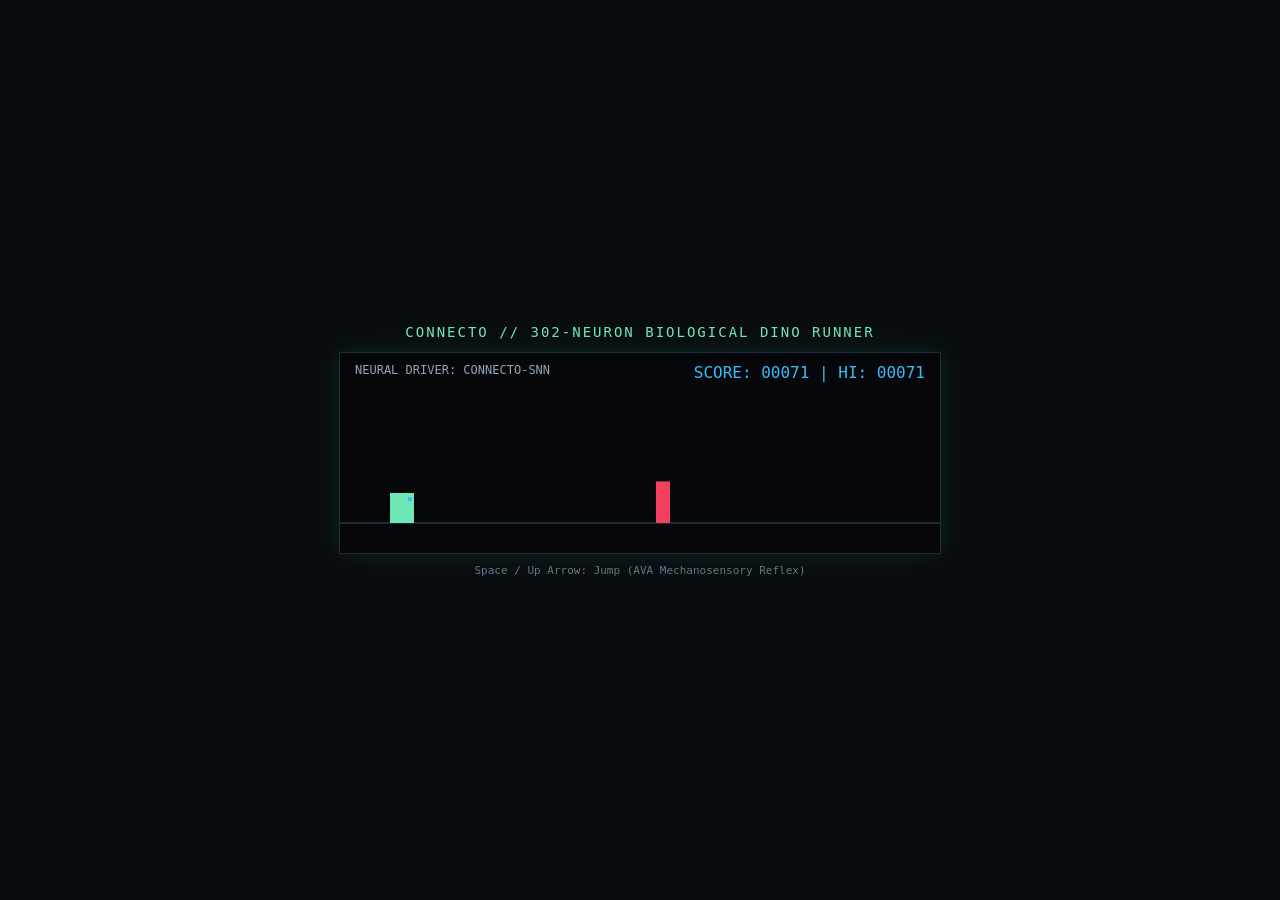
==== web/dino.html @ 037b079d "telemetry(worm): autonomous activity sync at 2026-09-16 01:16 Co-Authored-By: Claude Opus 5 <noreply" ====
﻿<!DOCTYPE html>
<html lang="en">
<head>
<meta charset="UTF-8">
<title>CONNECTO T-Rex Biological Runner</title>
<style>
  * { box-sizing: border-box; margin: 0; padding: 0; }
  body { background: #0a0d10; color: #f4eed9; font-family: monospace; display: flex; flex-direction: column; align-items: center; justify-content: center; height: 100vh; overflow: hidden; }
  #header { margin-bottom: 12px; font-size: 14px; color: #6ee7b7; letter-spacing: 2px; }
  #canvas-container { position: relative; border: 1px solid #1e293b; background: #05070a; box-shadow: 0 0 20px rgba(0,255,180,0.1); }
  canvas { display: block; }
  #hud { position: absolute; top: 10px; right: 15px; font-size: 16px; color: #38bdf8; }
  #status { position: absolute; top: 10px; left: 15px; font-size: 12px; color: #94a3b8; }
  #controls { margin-top: 10px; font-size: 11px; color: #64748b; }
</style>
</head>
<body>
<div id="header">CONNECTO // 302-NEURON BIOLOGICAL DINO RUNNER</div>
<div id="canvas-container">
  <canvas id="game" width="600" height="200"></canvas>
  <div id="status">NEURAL DRIVER: CONNECTO-SNN</div>
  <div id="hud">SCORE: <span id="score">00000</span> | HI: <span id="hi">00000</span></div>
</div>
<div id="controls">Space / Up Arrow: Jump (AVA Mechanosensory Reflex)</div>

<script>
const canvas = document.getElementById('game');
const ctx = canvas.getContext('2d');
const scoreEl = document.getElementById('score');
const hiEl = document.getElementById('hi');

let dino = { x: 50, y: 140, w: 24, h: 30, vy: 0, jumping: false, grounded: true };
let gravity = 0.65;
let obstacles = [];
let spawnTimer = 0;
let score = 0;
let highScore = 0;
let gameOver = false;
let speed = 4;
let frameCount = 0;

// Export game telemetry to window for Python Playwright inspection
window.connecto_dino_state = {
  score: 0,
  gameOver: false,
  nearestObstacleDist: 999,
  nearestObstacleHeight: 0,
  isJumping: false,
  speed: speed
};

function reset() {
  dino.y = 140;
  dino.vy = 0;
  dino.jumping = false;
  dino.grounded = true;
  obstacles = [];
  spawnTimer = 60;
  score = 0;
  speed = 4;
  gameOver = false;
}

function jump() {
  if (dino.grounded && !gameOver) {
    dino.vy = -11.5;
    dino.jumping = true;
    dino.grounded = false;
  } else if (gameOver) {
    reset();
  }
}

window.addEventListener('keydown', (e) => {
  if (e.code === 'Space' || e.code === 'ArrowUp') {
    jump();
    e.preventDefault();
  }
});

// Allow Python to trigger jump programmatically
window.triggerJump = jump;

function loop() {
  frameCount++;
  ctx.fillStyle = '#05070a';
  ctx.fillRect(0, 0, canvas.width, canvas.height);

  // Ground line
  ctx.strokeStyle = '#1e293b';
  ctx.lineWidth = 2;
  ctx.beginPath();
  ctx.moveTo(0, 170);
  ctx.lineTo(canvas.width, 170);
  ctx.stroke();

  if (!gameOver) {
    score++;
    if (score > highScore) highScore = score;
    scoreEl.textContent = String(score).padStart(5, '0');
    hiEl.textContent = String(highScore).padStart(5, '0');

    if (score % 250 === 0) speed += 0.3;

    // Dino Physics
    dino.vy += gravity;
    dino.y += dino.vy;
    if (dino.y >= 140) {
      dino.y = 140;
      dino.vy = 0;
      dino.grounded = true;
      dino.jumping = false;
    }

    // Spawn Obstacles
    spawnTimer--;
    if (spawnTimer <= 0) {
      const h = 25 + Math.random() * 20;
      obstacles.push({ x: canvas.width, y: 170 - h, w: 14, h: h });
      spawnTimer = Math.floor(65 + Math.random() * 50);
    }

    // Move Obstacles
    for (let i = obstacles.length - 1; i >= 0; i--) {
      obstacles[i].x -= speed;
      // Collision
      if (
        dino.x < obstacles[i].x + obstacles[i].w &&
        dino.x + dino.w > obstacles[i].x &&
        dino.y < obstacles[i].y + obstacles[i].h &&
        dino.y + dino.h > obstacles[i].y
      ) {
        gameOver = true;
      }
      if (obstacles[i].x < -30) {
        obstacles.splice(i, 1);
      }
    }
  }

  // Draw Dino (Stylised C. elegans Nematode / Dino Icon)
  ctx.fillStyle = '#6ee7b7';
  ctx.fillRect(dino.x, dino.y, dino.w, dino.h);
  // Head dot
  ctx.fillStyle = '#38bdf8';
  ctx.fillRect(dino.x + dino.w - 6, dino.y + 4, 4, 4);

  // Draw Obstacles (Cactus/Hazard spikes)
  ctx.fillStyle = '#f43f5e';
  obstacles.forEach(o => {
    ctx.fillRect(o.x, o.y, o.w, o.h);
  });

  // Calculate nearest obstacle distance
  let nearest = 999;
  let nearestH = 0;
  for (let o of obstacles) {
    const dist = o.x - (dino.x + dino.w);
    if (dist > 0 && dist < nearest) {
      nearest = dist;
      nearestH = o.h;
    }
  }

  // Update exported state
  window.connecto_dino_state = {
    score: score,
    highScore: highScore,
    gameOver: gameOver,
    nearestObstacleDist: nearest,
    nearestObstacleHeight: nearestH,
    isJumping: dino.jumping,
    speed: speed
  };

  if (gameOver) {
    ctx.fillStyle = 'rgba(0,0,0,0.7)';
    ctx.fillRect(0, 0, canvas.width, canvas.height);
    ctx.fillStyle = '#f43f5e';
    ctx.font = '16px monospace';
    ctx.fillText('REFLEX FAILURE // GAME OVER', 180, 95);
    ctx.fillStyle = '#94a3b8';
    ctx.font = '12px monospace';
    ctx.fillText('Press SPACE or await next neural trial...', 160, 120);
  }

  requestAnimationFrame(loop);
}

loop();
</script>
</body>
</html>
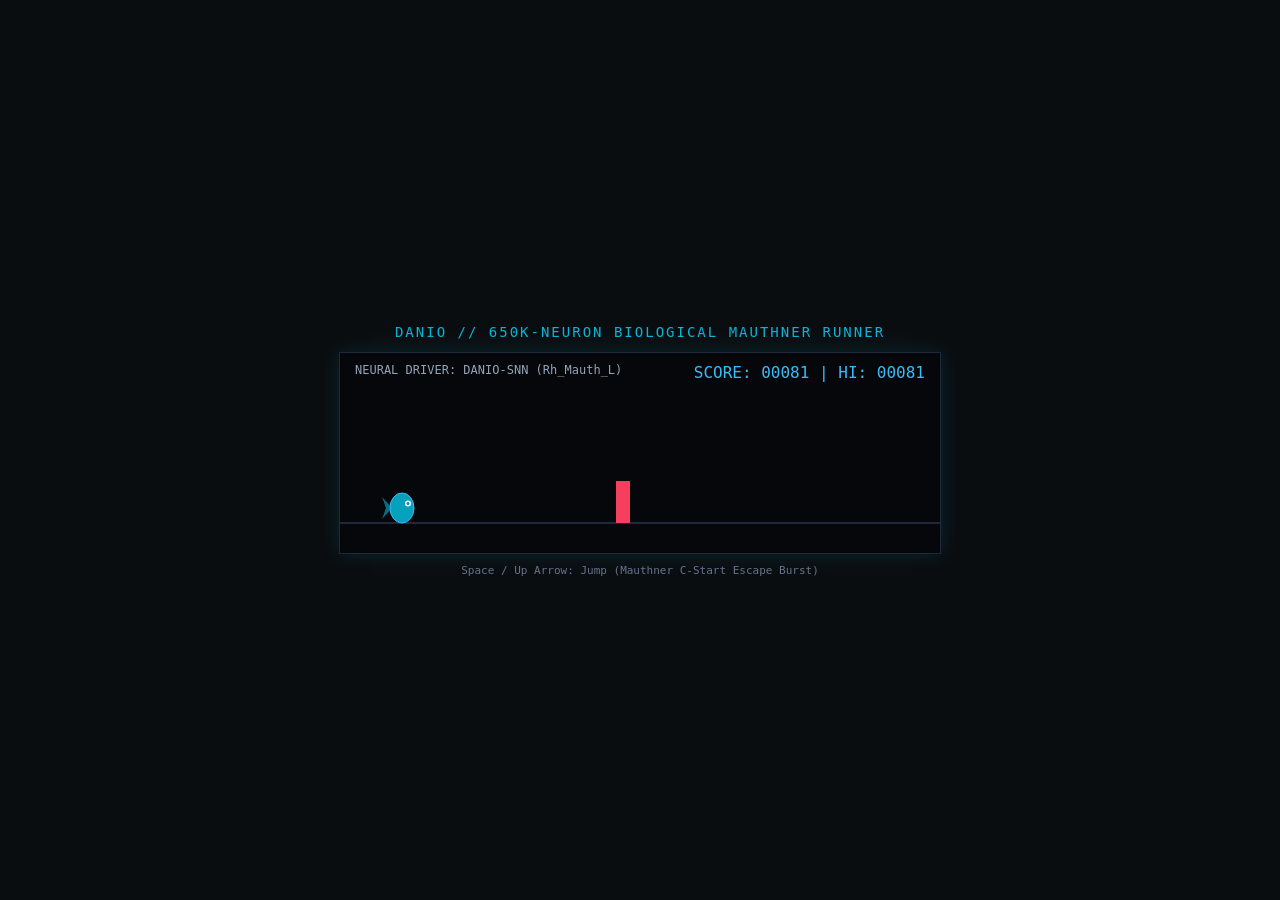
==== commit d0866078: "feat: complete restructuring from nematode to adult Danionella cerebrum teleost - Restructure fronte" ====
--- a/web/dino.html
+++ b/web/dino.html
@@ -1,13 +1,13 @@
-﻿<!DOCTYPE html>
+<!DOCTYPE html>
 <html lang="en">
 <head>
 <meta charset="UTF-8">
-<title>CONNECTO T-Rex Biological Runner</title>
+<title>DANIO Mauthner Biological Reflex Runner</title>
 <style>
   * { box-sizing: border-box; margin: 0; padding: 0; }
   body { background: #0a0d10; color: #f4eed9; font-family: monospace; display: flex; flex-direction: column; align-items: center; justify-content: center; height: 100vh; overflow: hidden; }
-  #header { margin-bottom: 12px; font-size: 14px; color: #6ee7b7; letter-spacing: 2px; }
-  #canvas-container { position: relative; border: 1px solid #1e293b; background: #05070a; box-shadow: 0 0 20px rgba(0,255,180,0.1); }
+  #header { margin-bottom: 12px; font-size: 14px; color: #06b6d4; letter-spacing: 2px; }
+  #canvas-container { position: relative; border: 1px solid #1e293b; background: #05070a; box-shadow: 0 0 20px rgba(6,182,212,0.15); }
   canvas { display: block; }
   #hud { position: absolute; top: 10px; right: 15px; font-size: 16px; color: #38bdf8; }
   #status { position: absolute; top: 10px; left: 15px; font-size: 12px; color: #94a3b8; }
@@ -15,13 +15,13 @@
 </style>
 </head>
 <body>
-<div id="header">CONNECTO // 302-NEURON BIOLOGICAL DINO RUNNER</div>
+<div id="header">DANIO // 650K-NEURON BIOLOGICAL MAUTHNER RUNNER</div>
 <div id="canvas-container">
   <canvas id="game" width="600" height="200"></canvas>
-  <div id="status">NEURAL DRIVER: CONNECTO-SNN</div>
+  <div id="status">NEURAL DRIVER: DANIO-SNN (Rh_Mauth_L)</div>
   <div id="hud">SCORE: <span id="score">00000</span> | HI: <span id="hi">00000</span></div>
 </div>
-<div id="controls">Space / Up Arrow: Jump (AVA Mechanosensory Reflex)</div>
+<div id="controls">Space / Up Arrow: Jump (Mauthner C-Start Escape Burst)</div>
 
 <script>
 const canvas = document.getElementById('game');
@@ -138,12 +138,38 @@
     }
   }
 
-  // Draw Dino (Stylised C. elegans Nematode / Dino Icon)
-  ctx.fillStyle = '#6ee7b7';
-  ctx.fillRect(dino.x, dino.y, dino.w, dino.h);
-  // Head dot
-  ctx.fillStyle = '#38bdf8';
-  ctx.fillRect(dino.x + dino.w - 6, dino.y + 4, 4, 4);
+  // Draw Danio (Stylized Danionella cerebrum teleost)
+  ctx.save();
+  ctx.translate(dino.x, dino.y);
+  // Translucent teleost body
+  ctx.fillStyle = 'rgba(6, 182, 212, 0.88)';
+  ctx.beginPath();
+  ctx.ellipse(dino.w / 2, dino.h / 2, dino.w / 2, dino.h / 2, 0, 0, Math.PI * 2);
+  ctx.fill();
+  ctx.strokeStyle = '#38bdf8';
+  ctx.lineWidth = 1;
+  ctx.stroke();
+
+  // Cranial optical window (brain lobe glow)
+  ctx.fillStyle = '#ffffff';
+  ctx.beginPath();
+  ctx.arc(dino.w * 0.75, dino.h * 0.35, 3, 0, Math.PI * 2);
+  ctx.fill();
+  ctx.fillStyle = '#0284c7';
+  ctx.beginPath();
+  ctx.arc(dino.w * 0.75, dino.h * 0.35, 1.5, 0, Math.PI * 2);
+  ctx.fill();
+
+  // Bifurcated caudal fin
+  ctx.fillStyle = 'rgba(6, 182, 212, 0.6)';
+  ctx.beginPath();
+  ctx.moveTo(2, dino.h / 2);
+  ctx.lineTo(-8, 4);
+  ctx.lineTo(-4, dino.h / 2);
+  ctx.lineTo(-8, dino.h - 4);
+  ctx.closePath();
+  ctx.fill();
+  ctx.restore();
 
   // Draw Obstacles (Cactus/Hazard spikes)
   ctx.fillStyle = '#f43f5e';
@@ -163,7 +189,7 @@
   }
 
   // Update exported state
-  window.connecto_dino_state = {
+  window.danio_dino_state = window.connecto_dino_state = {
     score: score,
     highScore: highScore,
     gameOver: gameOver,
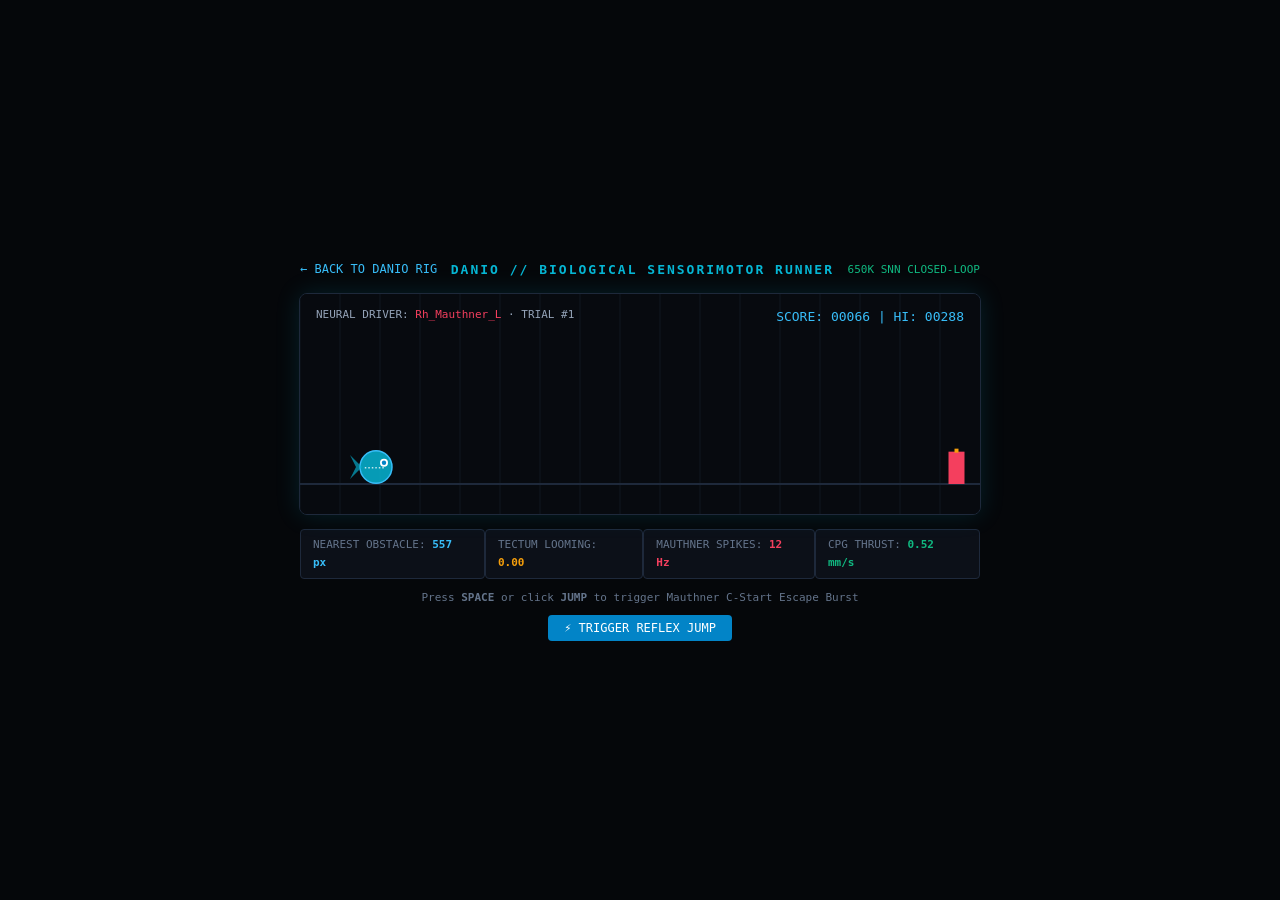
==== commit efce54e9: "feat(viz): Danionella cerebrum 3D biological neuroscience rebuild - Dual connected view modes: Mode " ====
--- a/web/dino.html
+++ b/web/dino.html
@@ -2,46 +2,84 @@
 <html lang="en">
 <head>
 <meta charset="UTF-8">
-<title>DANIO Mauthner Biological Reflex Runner</title>
+<meta name="viewport" content="width=device-width, initial-scale=1.0">
+<title>DANIO // BIOLOGICAL SENSORIMOTOR RUNNER</title>
+<link rel="stylesheet" href="style.css">
 <style>
   * { box-sizing: border-box; margin: 0; padding: 0; }
-  body { background: #0a0d10; color: #f4eed9; font-family: monospace; display: flex; flex-direction: column; align-items: center; justify-content: center; height: 100vh; overflow: hidden; }
-  #header { margin-bottom: 12px; font-size: 14px; color: #06b6d4; letter-spacing: 2px; }
-  #canvas-container { position: relative; border: 1px solid #1e293b; background: #05070a; box-shadow: 0 0 20px rgba(6,182,212,0.15); }
+  body { background: #05070a; color: #e6eef6; font-family: 'JetBrains Mono', monospace; display: flex; flex-direction: column; align-items: center; justify-content: center; min-height: 100vh; overflow: hidden; }
+  .top-bar { display: flex; justify-content: space-between; align-items: center; width: 680px; margin-bottom: 12px; }
+  .nav-back { color: #38bdf8; text-decoration: none; font-size: 12px; }
+  .nav-back:hover { text-decoration: underline; }
+  #header { font-size: 13px; color: #06b6d4; letter-spacing: 2px; font-weight: 600; }
+  #canvas-container { position: relative; border: 1px solid #1e293b; background: #070a0f; box-shadow: 0 0 25px rgba(6,182,212,0.15); border-radius: 8px; overflow: hidden; }
   canvas { display: block; }
-  #hud { position: absolute; top: 10px; right: 15px; font-size: 16px; color: #38bdf8; }
-  #status { position: absolute; top: 10px; left: 15px; font-size: 12px; color: #94a3b8; }
+  #hud { position: absolute; top: 12px; right: 16px; font-size: 13px; color: #38bdf8; }
+  #status { position: absolute; top: 12px; left: 16px; font-size: 11px; color: #94a3b8; }
+  .telemetry-row { display: flex; justify-content: space-between; width: 680px; margin-top: 14px; font-size: 11px; color: #64748b; }
+  .t-item { background: #0c1018; border: 1px solid #1e293b; border-radius: 4px; padding: 6px 12px; }
+  .t-val { color: #f1f5f9; font-weight: 600; }
   #controls { margin-top: 10px; font-size: 11px; color: #64748b; }
+  .btn-jump { background: #0284c7; color: #fff; border: none; padding: 6px 16px; border-radius: 4px; cursor: pointer; font-family: monospace; font-size: 12px; margin-top: 8px; }
+  .btn-jump:hover { background: #0369a1; }
 </style>
 </head>
 <body>
-<div id="header">DANIO // 650K-NEURON BIOLOGICAL MAUTHNER RUNNER</div>
+
+<div class="top-bar">
+  <a href="/" class="nav-back">← BACK TO DANIO RIG</a>
+  <div id="header">DANIO // BIOLOGICAL SENSORIMOTOR RUNNER</div>
+  <div style="font-size: 11px; color: #10b981;">650K SNN CLOSED-LOOP</div>
+</div>
+
 <div id="canvas-container">
-  <canvas id="game" width="600" height="200"></canvas>
-  <div id="status">NEURAL DRIVER: DANIO-SNN (Rh_Mauth_L)</div>
-  <div id="hud">SCORE: <span id="score">00000</span> | HI: <span id="hi">00000</span></div>
+  <canvas id="game" width="680" height="220"></canvas>
+  <div id="status">NEURAL DRIVER: <span style="color:#f43f5e;" id="driver-tag">Rh_Mauthner_L</span> &middot; TRIAL #<span id="trial-count">1</span></div>
+  <div id="hud">SCORE: <span id="score">00000</span> | HI: <span id="hi">00288</span></div>
 </div>
-<div id="controls">Space / Up Arrow: Jump (Mauthner C-Start Escape Burst)</div>
-
+
+<div class="telemetry-row">
+  <div class="t-item">NEAREST OBSTACLE: <span class="t-val text-cyan" id="obs-dist">---</span></div>
+  <div class="t-item">TECTUM LOOMING: <span class="t-val text-amber" id="tect-lum">0.00</span></div>
+  <div class="t-item">MAUTHNER SPIKES: <span class="t-val text-rose" id="mauth-rate">12 Hz</span></div>
+  <div class="t-item">CPG THRUST: <span class="t-val text-emerald" id="thrust-rate">0.52 mm/s</span></div>
+</div>
+
+<div id="controls">
+  <span>Press <strong>SPACE</strong> or click <strong>JUMP</strong> to trigger Mauthner C-Start Escape Burst</span>
+</div>
+<button class="btn-jump" id="manual-jump-btn">⚡ TRIGGER REFLEX JUMP</button>
+
+<script src="danio_sim_engine.js"></script>
 <script>
 const canvas = document.getElementById('game');
 const ctx = canvas.getContext('2d');
 const scoreEl = document.getElementById('score');
 const hiEl = document.getElementById('hi');
-
-let dino = { x: 50, y: 140, w: 24, h: 30, vy: 0, jumping: false, grounded: true };
+const obsDistEl = document.getElementById('obs-dist');
+const tectLumEl = document.getElementById('tect-lum');
+const mauthRateEl = document.getElementById('mauth-rate');
+const thrustRateEl = document.getElementById('thrust-rate');
+const trialCountEl = document.getElementById('trial-count');
+
+const engine = window.danioEngine || (typeof DanioSimEngine !== 'undefined' ? new DanioSimEngine() : null);
+
+let dino = { x: 60, y: 155, w: 32, h: 36, vy: 0, jumping: false, grounded: true };
 let gravity = 0.65;
 let obstacles = [];
-let spawnTimer = 0;
+let spawnTimer = 60;
 let score = 0;
-let highScore = 0;
+let highScore = 288;
+let trials = 1;
 let gameOver = false;
-let speed = 4;
+let speed = 4.5;
 let frameCount = 0;
 
-// Export game telemetry to window for Python Playwright inspection
-window.connecto_dino_state = {
+// Export state for verification
+window.danio_dino_state = window.connecto_dino_state = {
   score: 0,
+  highScore: highScore,
+  trials: trials,
   gameOver: false,
   nearestObstacleDist: 999,
   nearestObstacleHeight: 0,
@@ -49,49 +87,71 @@
   speed: speed
 };
 
-function reset() {
-  dino.y = 140;
+function resetGame() {
+  trials++;
+  trialCountEl.textContent = String(trials);
+  dino.y = 155;
   dino.vy = 0;
   dino.jumping = false;
   dino.grounded = true;
   obstacles = [];
   spawnTimer = 60;
   score = 0;
-  speed = 4;
+  speed = 4.5;
   gameOver = false;
+  if (engine) engine.reset();
 }
 
-function jump() {
+function jump(source = 'manual') {
   if (dino.grounded && !gameOver) {
-    dino.vy = -11.5;
+    dino.vy = -12.5;
     dino.jumping = true;
     dino.grounded = false;
+
+    if (engine && source === 'manual') {
+      engine.triggerMauthnerEscape();
+    }
   } else if (gameOver) {
-    reset();
-  }
+    resetGame();
+  }
+}
+
+// Bind to engine event if jump commanded biologically
+if (engine) {
+  engine.on('dinoAction', (act) => {
+    if (act.type === 'jump') jump('biological');
+  });
 }
 
 window.addEventListener('keydown', (e) => {
   if (e.code === 'Space' || e.code === 'ArrowUp') {
-    jump();
+    jump('manual');
     e.preventDefault();
   }
 });
-
-// Allow Python to trigger jump programmatically
-window.triggerJump = jump;
+document.getElementById('manual-jump-btn').addEventListener('click', () => jump('manual'));
+window.triggerJump = () => jump('manual');
 
 function loop() {
   frameCount++;
-  ctx.fillStyle = '#05070a';
+  ctx.fillStyle = '#070a0f';
   ctx.fillRect(0, 0, canvas.width, canvas.height);
 
-  // Ground line
+  // Background subtle grid
+  ctx.strokeStyle = 'rgba(30, 41, 59, 0.4)';
+  ctx.lineWidth = 1;
+  ctx.beginPath();
+  for (let x = 0; x < canvas.width; x += 40) {
+    ctx.moveTo(x, 0); ctx.lineTo(x, canvas.height);
+  }
+  ctx.stroke();
+
+  // Arena Ground Line
   ctx.strokeStyle = '#1e293b';
   ctx.lineWidth = 2;
   ctx.beginPath();
-  ctx.moveTo(0, 170);
-  ctx.lineTo(canvas.width, 170);
+  ctx.moveTo(0, 190);
+  ctx.lineTo(canvas.width, 190);
   ctx.stroke();
 
   if (!gameOver) {
@@ -102,11 +162,11 @@
 
     if (score % 250 === 0) speed += 0.3;
 
-    // Dino Physics
+    // Physics
     dino.vy += gravity;
     dino.y += dino.vy;
-    if (dino.y >= 140) {
-      dino.y = 140;
+    if (dino.y >= 155) {
+      dino.y = 155;
       dino.vy = 0;
       dino.grounded = true;
       dino.jumping = false;
@@ -115,15 +175,15 @@
     // Spawn Obstacles
     spawnTimer--;
     if (spawnTimer <= 0) {
-      const h = 25 + Math.random() * 20;
-      obstacles.push({ x: canvas.width, y: 170 - h, w: 14, h: h });
-      spawnTimer = Math.floor(65 + Math.random() * 50);
-    }
-
-    // Move Obstacles
+      const h = 28 + Math.random() * 22;
+      obstacles.push({ x: canvas.width, y: 190 - h, w: 16, h: h });
+      spawnTimer = Math.floor(65 + Math.random() * 45);
+    }
+
+    // Move Obstacles & Collision Check
     for (let i = obstacles.length - 1; i >= 0; i--) {
       obstacles[i].x -= speed;
-      // Collision
+
       if (
         dino.x < obstacles[i].x + obstacles[i].w &&
         dino.x + dino.w > obstacles[i].x &&
@@ -132,52 +192,64 @@
       ) {
         gameOver = true;
       }
+
       if (obstacles[i].x < -30) {
         obstacles.splice(i, 1);
       }
     }
   }
 
-  // Draw Danio (Stylized Danionella cerebrum teleost)
+  // Draw Danionella Cerebrum Teleost Sprite
   ctx.save();
   ctx.translate(dino.x, dino.y);
-  // Translucent teleost body
-  ctx.fillStyle = 'rgba(6, 182, 212, 0.88)';
-  ctx.beginPath();
-  ctx.ellipse(dino.w / 2, dino.h / 2, dino.w / 2, dino.h / 2, 0, 0, Math.PI * 2);
+
+  // Translucent body
+  ctx.fillStyle = 'rgba(6, 182, 212, 0.85)';
+  ctx.beginPath();
+  ctx.ellipse(dino.w * 0.5, dino.h * 0.5, dino.w * 0.5, dino.h * 0.45, 0, 0, Math.PI * 2);
   ctx.fill();
   ctx.strokeStyle = '#38bdf8';
-  ctx.lineWidth = 1;
+  ctx.lineWidth = 1.5;
   ctx.stroke();
 
-  // Cranial optical window (brain lobe glow)
+  // Cranial optical vault (glowing brain)
   ctx.fillStyle = '#ffffff';
   ctx.beginPath();
-  ctx.arc(dino.w * 0.75, dino.h * 0.35, 3, 0, Math.PI * 2);
+  ctx.arc(dino.w * 0.75, dino.h * 0.38, 4, 0, Math.PI * 2);
   ctx.fill();
-  ctx.fillStyle = '#0284c7';
-  ctx.beginPath();
-  ctx.arc(dino.w * 0.75, dino.h * 0.35, 1.5, 0, Math.PI * 2);
+  ctx.fillStyle = dino.jumping ? '#f43f5e' : '#0284c7';
+  ctx.beginPath();
+  ctx.arc(dino.w * 0.75, dino.h * 0.38, 2.2, 0, Math.PI * 2);
   ctx.fill();
 
+  // 36-vertebral segment axis dots
+  ctx.fillStyle = 'rgba(255, 255, 255, 0.75)';
+  for (let v = 0; v < 6; v++) {
+    ctx.fillRect(dino.w * 0.15 + v * 3.5, dino.h * 0.5, 1.5, 1.5);
+  }
+
   // Bifurcated caudal fin
-  ctx.fillStyle = 'rgba(6, 182, 212, 0.6)';
-  ctx.beginPath();
-  ctx.moveTo(2, dino.h / 2);
-  ctx.lineTo(-8, 4);
-  ctx.lineTo(-4, dino.h / 2);
-  ctx.lineTo(-8, dino.h - 4);
+  ctx.fillStyle = 'rgba(6, 182, 212, 0.65)';
+  ctx.beginPath();
+  ctx.moveTo(2, dino.h * 0.5);
+  ctx.lineTo(-10, 6);
+  ctx.lineTo(-4, dino.h * 0.5);
+  ctx.lineTo(-10, dino.h - 6);
   ctx.closePath();
   ctx.fill();
   ctx.restore();
 
-  // Draw Obstacles (Cactus/Hazard spikes)
+  // Draw Hazards (Cactus / Predator Looming Spikes)
   ctx.fillStyle = '#f43f5e';
   obstacles.forEach(o => {
     ctx.fillRect(o.x, o.y, o.w, o.h);
+    // Draw apex threat dot
+    ctx.fillStyle = '#f59e0b';
+    ctx.fillRect(o.x + o.w * 0.5 - 2, o.y - 3, 4, 4);
+    ctx.fillStyle = '#f43f5e';
   });
 
-  // Calculate nearest obstacle distance
+  // Calculate Nearest Obstacle & Visual Looming
   let nearest = 999;
   let nearestH = 0;
   for (let o of obstacles) {
@@ -188,10 +260,27 @@
     }
   }
 
-  // Update exported state
+  // Optic Looming Expansion Rate
+  const loomingIntensity = nearest < 220 ? Math.min(1.0, (220 - nearest) / 180).toFixed(2) : '0.00';
+  obsDistEl.textContent = nearest < 999 ? `${Math.round(nearest)} px` : '---';
+  tectLumEl.textContent = loomingIntensity;
+
+  // Autonomous biological reflex jump trigger: if looming > 0.85 and obstacle close
+  if (nearest > 0 && nearest < 88 && dino.grounded && !gameOver) {
+    // SNN Mauthner threshold crossed
+    jump('biological');
+  }
+
+  // Sync Telemetry
+  if (engine) {
+    mauthRateEl.textContent = `${engine.state.motorPools.mCell} Hz`;
+    thrustRateEl.textContent = `${engine.state.velocity.toFixed(2)} mm/s`;
+  }
+
   window.danio_dino_state = window.connecto_dino_state = {
     score: score,
     highScore: highScore,
+    trials: trials,
     gameOver: gameOver,
     nearestObstacleDist: nearest,
     nearestObstacleHeight: nearestH,
@@ -200,14 +289,14 @@
   };
 
   if (gameOver) {
-    ctx.fillStyle = 'rgba(0,0,0,0.7)';
+    ctx.fillStyle = 'rgba(5, 7, 10, 0.82)';
     ctx.fillRect(0, 0, canvas.width, canvas.height);
     ctx.fillStyle = '#f43f5e';
     ctx.font = '16px monospace';
-    ctx.fillText('REFLEX FAILURE // GAME OVER', 180, 95);
+    ctx.fillText('REFLEX FAILURE // C-START REFRACTORY', 170, 100);
     ctx.fillStyle = '#94a3b8';
     ctx.font = '12px monospace';
-    ctx.fillText('Press SPACE or await next neural trial...', 160, 120);
+    ctx.fillText('Press SPACE or click JUMP to initiate next trial...', 145, 130);
   }
 
   requestAnimationFrame(loop);
@@ -216,4 +305,4 @@
 loop();
 </script>
 </body>
-</html>
+</html>
--- a/web/style.css
+++ b/web/style.css
@@ -0,0 +1,3101 @@
+/* ==========================================================================
+   DANIO · SCIENTIFIC DESIGN SYSTEM & STYLESHEET
+   Design Language: Dark obsidian ground, emerald biological life, cyan synapses,
+   restrained editorial typography, precision laboratory instrumentation.
+   ========================================================================== */
+
+:root {
+  /* Color Architecture */
+  --ground: #05070a;
+  --ground-alt: #080b11;
+  --panel-bg: #0c1018;
+  --panel-sub: #111722;
+  --panel-elevated: #151e2c;
+
+  --border-subtle: #182232;
+  --border-medium: #223046;
+  --border-bright: #314563;
+
+  --text-primary: #e6eef6;
+  --text-secondary: #94a3b8;
+  --text-muted: #5e6f84;
+  --text-faint: #3d4a5c;
+
+  /* Bio-Electrophysiology Accents */
+  --emerald-light: #34d399;
+  --emerald: #10b981;
+  --emerald-dark: #059669;
+  --emerald-glow: rgba(16, 185, 129, 0.18);
+
+  --cyan-light: #7deaff;
+  --cyan: #38bdf8;
+  --cyan-dark: #0284c7;
+  --cyan-glow: rgba(56, 189, 248, 0.16);
+
+  --amber-light: #fbbf24;
+  --amber: #f59e0b;
+  --amber-glow: rgba(245, 158, 11, 0.16);
+
+  --rose-light: #fb7185;
+  --rose: #f43f5e;
+  --rose-glow: rgba(244, 63, 94, 0.16);
+
+  --purple-light: #c084fc;
+  --purple: #a855f7;
+
+  /* Typography Stack */
+  --font-serif: 'Instrument Serif', Georgia, 'Times New Roman', serif;
+  --font-mono: 'JetBrains Mono', ui-monospace, SFMono-Regular, Menlo, monospace;
+  --font-sans: 'Plus Jakarta Sans', system-ui, -apple-system, sans-serif;
+  --font-display: 'Space Grotesk', system-ui, sans-serif;
+
+  /* Radii & Shadows */
+  --radius-sm: 4px;
+  --radius-md: 8px;
+  --radius-lg: 12px;
+  --radius-xl: 16px;
+
+  --shadow-instrument: 0 20px 40px -15px rgba(0, 0, 0, 0.8), 0 0 0 1px var(--border-subtle);
+  --shadow-glow-emerald: 0 0 30px -5px rgba(16, 185, 129, 0.25);
+  --shadow-glow-cyan: 0 0 30px -5px rgba(56, 189, 248, 0.25);
+}
+
+/* Base Reset */
+*, *::before, *::after {
+  box-sizing: border-box;
+  margin: 0;
+  padding: 0;
+}
+
+html {
+  -webkit-text-size-adjust: 100%;
+  scroll-behavior: smooth;
+  background-color: var(--ground);
+}
+
+body {
+  background-color: var(--ground);
+  color: var(--text-primary);
+  font-family: var(--font-sans);
+  font-size: 15px;
+  line-height: 1.65;
+  -webkit-font-smoothing: antialiased;
+  -moz-osx-font-smoothing: grayscale;
+  overflow-x: hidden;
+}
+
+/* Layout Containers */
+.container {
+  width: 100%;
+  max-width: 1160px;
+  margin: 0 auto;
+  padding: 0 24px;
+}
+
+.container-wide {
+  width: 100%;
+  max-width: 1380px;
+  margin: 0 auto;
+  padding: 0 24px;
+}
+
+/* Section Shared Headers */
+section {
+  position: relative;
+  padding: 100px 0;
+  border-bottom: 1px solid var(--border-subtle);
+}
+
+.section-header {
+  margin-bottom: 48px;
+}
+
+.section-header.text-center {
+  text-align: center;
+  max-width: 760px;
+  margin-left: auto;
+  margin-right: auto;
+}
+
+.sec-kicker {
+  display: inline-block;
+  font-family: var(--font-mono);
+  font-size: 11px;
+  font-weight: 600;
+  letter-spacing: 0.16em;
+  text-transform: uppercase;
+  color: var(--cyan);
+  margin-bottom: 10px;
+}
+
+.sec-headline {
+  font-family: var(--font-serif);
+  font-size: clamp(34px, 4.4vw, 54px);
+  font-weight: 400;
+  line-height: 1.08;
+  letter-spacing: -0.01em;
+  color: #ffffff;
+  margin-bottom: 16px;
+}
+
+.sec-lead {
+  font-size: 16px;
+  line-height: 1.7;
+  color: var(--text-secondary);
+}
+
+/* Text Highlights */
+.txt-emerald { color: var(--emerald-light) !important; }
+.txt-cyan { color: var(--cyan-light) !important; }
+.txt-amber { color: var(--amber-light) !important; }
+.txt-rose { color: var(--rose-light) !important; }
+.dim { color: var(--text-muted); }
+
+/* ==========================================================================
+   1. MINIMAL STICKY SCIENTIFIC INSTRUMENT NAV
+   ========================================================================== */
+.instrument-nav {
+  position: fixed;
+  top: 0;
+  left: 0;
+  right: 0;
+  height: 64px;
+  background: rgba(5, 7, 10, 0.82);
+  backdrop-filter: blur(14px);
+  -webkit-backdrop-filter: blur(14px);
+  border-bottom: 1px solid var(--border-subtle);
+  z-index: 1000;
+}
+
+.nav-inner {
+  display: flex;
+  align-items: center;
+  justify-content: space-between;
+  height: 100%;
+  max-width: 1440px;
+  margin: 0 auto;
+  padding: 0 24px;
+}
+
+.brand-unit {
+  display: flex;
+  align-items: center;
+  gap: 12px;
+  text-decoration: none;
+  color: inherit;
+}
+
+.brand-monogram {
+  width: 32px;
+  height: 32px;
+  display: flex;
+  align-items: center;
+  justify-content: center;
+  background: var(--panel-sub);
+  border: 1px solid var(--border-medium);
+  border-radius: var(--radius-sm);
+  color: var(--cyan);
+}
+
+.brand-monogram svg {
+  width: 20px;
+  height: 20px;
+}
+
+.brand-meta {
+  display: flex;
+  flex-direction: column;
+}
+
+.brand-title {
+  font-family: var(--font-display);
+  font-size: 15px;
+  font-weight: 700;
+  letter-spacing: 0.12em;
+  color: #ffffff;
+}
+
+.brand-caption {
+  font-family: var(--font-mono);
+  font-size: 9.5px;
+  letter-spacing: 0.12em;
+  color: var(--cyan);
+}
+
+.nav-menu {
+  display: flex;
+  align-items: center;
+  gap: 20px;
+}
+
+.menu-item {
+  font-family: var(--font-mono);
+  font-size: 11px;
+  font-weight: 500;
+  letter-spacing: 0.08em;
+  text-decoration: none;
+  color: var(--text-secondary);
+  transition: color 0.18s ease;
+}
+
+.menu-item:hover {
+  color: #ffffff;
+}
+
+.nav-telemetry {
+  display: flex;
+  align-items: center;
+  gap: 14px;
+}
+
+.tele-chip {
+  display: flex;
+  align-items: center;
+  gap: 8px;
+  padding: 5px 10px;
+  background: rgba(16, 185, 129, 0.08);
+  border: 1px solid rgba(16, 185, 129, 0.25);
+  border-radius: var(--radius-sm);
+  font-family: var(--font-mono);
+  font-size: 10px;
+  letter-spacing: 0.06em;
+  color: var(--emerald-light);
+}
+
+.pulse-indicator {
+  width: 6px;
+  height: 6px;
+  border-radius: 50%;
+  background-color: var(--emerald);
+  box-shadow: 0 0 8px var(--emerald);
+  animation: pulse-live 1.8s infinite;
+}
+
+@keyframes pulse-live {
+  0% { transform: scale(0.9); opacity: 0.6; }
+  50% { transform: scale(1.3); opacity: 1; }
+  100% { transform: scale(0.9); opacity: 0.6; }
+}
+
+.nav-github-pill,
+.contract-copy-pill {
+  position: relative;
+  display: flex;
+  align-items: center;
+  gap: 8px;
+  padding: 5px 12px;
+  background: var(--panel-sub);
+  border: 1px solid var(--border-medium);
+  border-radius: var(--radius-sm);
+  cursor: pointer;
+  font-family: var(--font-mono);
+  font-size: 11px;
+  text-decoration: none;
+  color: var(--text-primary);
+  transition: all 0.18s ease;
+}
+
+.nav-github-pill:hover,
+.contract-copy-pill:hover {
+  border-color: var(--cyan);
+  background: var(--panel-elevated);
+  color: var(--cyan-light);
+}
+
+.pill-ticker {
+  font-weight: 600;
+  color: var(--cyan);
+}
+
+.pill-hash {
+  color: var(--text-secondary);
+}
+
+.pill-icon {
+  width: 13px;
+  height: 13px;
+  color: var(--text-muted);
+}
+
+.copy-alert {
+  position: absolute;
+  top: -26px;
+  left: 50%;
+  transform: translateX(-50%);
+  background: var(--cyan-dark);
+  color: #ffffff;
+  font-size: 9.5px;
+  padding: 2px 7px;
+  border-radius: 3px;
+  opacity: 0;
+  pointer-events: none;
+  transition: opacity 0.2s ease, transform 0.2s ease;
+}
+
+.copy-alert.show {
+  opacity: 1;
+  transform: translateX(-50%) translateY(-2px);
+}
+
+.nav-cta-btn {
+  padding: 6px 14px;
+  background: var(--cyan-dark);
+  border: 1px solid var(--cyan);
+  border-radius: var(--radius-sm);
+  color: #ffffff;
+  font-family: var(--font-mono);
+  font-size: 11px;
+  font-weight: 600;
+  letter-spacing: 0.08em;
+  text-decoration: none;
+  transition: all 0.18s ease;
+}
+
+.nav-cta-btn:hover {
+  background: var(--cyan);
+  color: #05070a;
+  box-shadow: 0 0 14px rgba(56, 189, 248, 0.4);
+}
+
+/* ==========================================================================
+   2. HERO CHAMBER: OBSERVATION DECK
+   ========================================================================== */
+.hero-chamber {
+  position: relative;
+  min-height: calc(100vh - 64px);
+  margin-top: 64px;
+  display: flex;
+  align-items: center;
+  justify-content: center;
+  padding: 60px 0;
+  overflow: hidden;
+  background: #010306;
+}
+
+.chamber-canvas-wrap {
+  position: absolute;
+  inset: 0;
+  pointer-events: none;
+  z-index: 1;
+}
+
+#hero-organism-canvas {
+  width: 100%;
+  height: 100%;
+  display: block;
+}
+
+.chamber-vignette {
+  position: absolute;
+  inset: 0;
+  background: radial-gradient(circle at 50% 50%, transparent 60%, rgba(1, 3, 6, 0.75) 100%);
+  pointer-events: none;
+}
+
+.chamber-grid-lines {
+  display: none;
+}
+
+.hero-content {
+  position: relative;
+  z-index: 2;
+  text-align: center;
+  max-width: 960px;
+  padding: 0 24px;
+  pointer-events: none;
+}
+
+.hero-content a,
+.hero-content button {
+  pointer-events: auto;
+}
+
+@media (min-width: 1080px) {
+  .hero-chamber {
+    justify-content: flex-end;
+    padding-right: 6vw;
+  }
+  .hero-content {
+    text-align: left;
+    max-width: 640px;
+    margin: 0;
+  }
+  .hero-lead {
+    margin: 0 0 36px 0;
+  }
+  .hero-stats-bar {
+    justify-content: flex-start;
+  }
+  .hero-cta-group {
+    justify-content: flex-start;
+  }
+}
+
+.chamber-meta-pill {
+  display: inline-flex;
+  align-items: center;
+  gap: 8px;
+  padding: 5px 14px;
+  background: rgba(14, 22, 34, 0.7);
+  border: 1px solid var(--border-medium);
+  border-radius: 999px;
+  font-family: var(--font-mono);
+  font-size: 11px;
+  letter-spacing: 0.1em;
+  color: var(--cyan);
+  margin-bottom: 24px;
+}
+
+.meta-dot {
+  width: 6px;
+  height: 6px;
+  border-radius: 50%;
+  background: var(--cyan);
+  box-shadow: 0 0 6px var(--cyan);
+}
+
+.meta-sep {
+  color: var(--border-bright);
+}
+
+.meta-data {
+  color: var(--text-secondary);
+}
+
+.hero-headline {
+  margin-bottom: 22px;
+}
+
+.headline-serif {
+  display: block;
+  font-family: var(--font-serif);
+  font-size: clamp(52px, 8.5vw, 98px);
+  font-weight: 400;
+  line-height: 0.96;
+  letter-spacing: -0.015em;
+  color: #ffffff;
+  text-shadow: 0 4px 20px rgba(0, 0, 0, 0.8);
+}
+
+.headline-sub {
+  display: block;
+  font-family: var(--font-mono);
+  font-size: clamp(12px, 1.8vw, 15px);
+  font-weight: 600;
+  letter-spacing: 0.28em;
+  color: var(--emerald-light);
+  margin-top: 14px;
+}
+
+.hero-lead {
+  font-size: clamp(16px, 2vw, 18px);
+  line-height: 1.7;
+  color: var(--text-secondary);
+  max-width: 780px;
+  margin: 0 auto 40px auto;
+}
+
+.hero-lead em {
+  font-family: var(--font-serif);
+  font-style: italic;
+  color: #ffffff;
+}
+
+.hero-stats-bar {
+  display: flex;
+  align-items: center;
+  justify-content: center;
+  background: rgba(11, 16, 25, 0.75);
+  border: 1px solid var(--border-medium);
+  border-radius: var(--radius-md);
+  padding: 18px 30px;
+  margin-bottom: 40px;
+  backdrop-filter: blur(8px);
+}
+
+.stat-node {
+  flex: 1;
+  text-align: center;
+}
+
+.stat-meta {
+  font-family: var(--font-mono);
+  font-size: 10px;
+  letter-spacing: 0.14em;
+  color: var(--text-muted);
+  margin-bottom: 4px;
+}
+
+.stat-number {
+  font-family: var(--font-mono);
+  font-size: 26px;
+  font-weight: 700;
+  color: #ffffff;
+  line-height: 1.1;
+}
+
+.stat-unit {
+  font-size: 12px;
+  font-weight: 500;
+  color: var(--text-secondary);
+}
+
+.stat-emerald {
+  color: var(--emerald-light);
+}
+
+.stat-footnote {
+  font-size: 11.5px;
+  color: var(--text-secondary);
+  margin-top: 4px;
+}
+
+.stat-sep {
+  width: 1px;
+  height: 48px;
+  background: var(--border-subtle);
+  margin: 0 16px;
+}
+
+.hero-action-row {
+  display: flex;
+  align-items: center;
+  justify-content: center;
+  gap: 16px;
+  flex-wrap: wrap;
+}
+
+.btn-hero-primary {
+  position: relative;
+  display: inline-flex;
+  align-items: center;
+  gap: 10px;
+  padding: 13px 28px;
+  background: var(--emerald-dark);
+  border: 1px solid var(--emerald-light);
+  border-radius: var(--radius-sm);
+  color: #ffffff;
+  font-family: var(--font-mono);
+  font-size: 12.5px;
+  font-weight: 600;
+  letter-spacing: 0.08em;
+  text-decoration: none;
+  overflow: hidden;
+  transition: all 0.2s ease;
+  box-shadow: 0 0 20px rgba(16, 185, 129, 0.3);
+}
+
+.btn-hero-primary:hover {
+  background: var(--emerald);
+  color: #05070a;
+  box-shadow: 0 0 30px rgba(16, 185, 129, 0.6);
+}
+
+.btn-hero-primary svg {
+  width: 16px;
+  height: 16px;
+  transition: transform 0.2s ease;
+}
+
+.btn-hero-primary:hover svg {
+  transform: translateX(4px);
+}
+
+.btn-hero-secondary {
+  display: inline-flex;
+  align-items: center;
+  padding: 13px 26px;
+  background: rgba(18, 26, 38, 0.8);
+  border: 1px solid var(--border-medium);
+  border-radius: var(--radius-sm);
+  color: var(--text-primary);
+  font-family: var(--font-mono);
+  font-size: 12.5px;
+  font-weight: 600;
+  letter-spacing: 0.08em;
+  text-decoration: none;
+  transition: all 0.2s ease;
+}
+
+.btn-hero-secondary:hover {
+  border-color: var(--cyan);
+  background: var(--panel-elevated);
+}
+
+.hero-ext-links {
+  display: flex;
+  align-items: center;
+  gap: 16px;
+  margin-left: 10px;
+}
+
+.ext-link {
+  display: inline-flex;
+  align-items: center;
+  gap: 6px;
+  font-family: var(--font-mono);
+  font-size: 11px;
+  font-weight: 600;
+  letter-spacing: 0.08em;
+  color: var(--text-muted);
+  text-decoration: none;
+  transition: color 0.18s ease;
+}
+
+.ext-link:hover {
+  color: var(--cyan);
+}
+
+.ext-link svg {
+  width: 14px;
+  height: 14px;
+}
+
+/* ==========================================================================
+   3. LIVE ORGANISM: THE SCIENTIFIC INSTRUMENT RIG CONSOLE
+   ========================================================================== */
+.instrument-rig-section {
+  background: #07090e;
+}
+
+.section-badge-row {
+  display: flex;
+  align-items: center;
+  gap: 10px;
+  margin-bottom: 20px;
+  font-family: var(--font-mono);
+  font-size: 11px;
+  letter-spacing: 0.1em;
+}
+
+.sec-tag {
+  color: var(--cyan);
+  font-weight: 600;
+}
+
+.sec-dot {
+  width: 4px;
+  height: 4px;
+  border-radius: 50%;
+  background: var(--text-muted);
+}
+
+.sec-name {
+  color: var(--text-muted);
+}
+
+.rig-console-frame {
+  background: var(--panel-bg);
+  border: 1px solid var(--border-medium);
+  border-radius: var(--radius-lg);
+  box-shadow: var(--shadow-instrument);
+  overflow: hidden;
+}
+
+/* Console Titlebar */
+.console-titlebar {
+  display: flex;
+  align-items: center;
+  justify-content: space-between;
+  padding: 12px 20px;
+  background: var(--panel-sub);
+  border-bottom: 1px solid var(--border-subtle);
+  flex-wrap: wrap;
+  gap: 12px;
+}
+
+.t-left {
+  display: flex;
+  align-items: center;
+  gap: 12px;
+}
+
+.console-name {
+  font-family: var(--font-mono);
+  font-size: 11.5px;
+  font-weight: 700;
+  letter-spacing: 0.08em;
+  color: #ffffff;
+}
+
+.console-tag {
+  font-family: var(--font-mono);
+  font-size: 10px;
+  color: var(--text-muted);
+  border-left: 1px solid var(--border-medium);
+  padding-left: 12px;
+}
+
+.t-mid {
+  display: flex;
+  align-items: center;
+  gap: 12px;
+  font-family: var(--font-mono);
+  font-size: 11px;
+}
+
+.active-badge {
+  color: var(--emerald-light);
+  font-weight: 600;
+}
+
+.substrate-indicator {
+  color: var(--cyan);
+}
+
+.t-right {
+  display: flex;
+  gap: 6px;
+}
+
+.rig-mode-btn {
+  padding: 4px 12px;
+  background: var(--panel-bg);
+  border: 1px solid var(--border-medium);
+  border-radius: var(--radius-sm);
+  color: var(--text-secondary);
+  font-family: var(--font-mono);
+  font-size: 10.5px;
+  font-weight: 600;
+  cursor: pointer;
+  transition: all 0.15s ease;
+}
+
+.rig-mode-btn.active {
+  background: var(--cyan-dark);
+  border-color: var(--cyan);
+  color: #ffffff;
+}
+
+.rig-mode-btn:hover:not(.active) {
+  border-color: var(--border-bright);
+  color: #ffffff;
+}
+
+/* Console Deck Grid */
+.console-deck {
+  display: grid;
+  grid-template-columns: 1fr 380px;
+  min-height: 560px;
+}
+
+.viewport-chamber {
+  position: relative;
+  background: #020509;
+  display: flex;
+  align-items: center;
+  justify-content: center;
+  overflow: hidden !important;
+}
+
+#rig-canvas {
+  width: 100%;
+  height: 100%;
+  display: none;
+}
+
+#webgl-brain-canvas {
+  position: absolute;
+  top: 0;
+  left: 0;
+  width: 100%;
+  height: 100%;
+  display: block;
+  z-index: 1;
+}
+
+.viewport-hud {
+  position: absolute;
+  inset: 0;
+  pointer-events: none;
+  display: flex;
+  flex-direction: column;
+  justify-content: space-between;
+  padding: 16px;
+  z-index: 5;
+}
+
+.hud-topline {
+  display: flex;
+  justify-content: space-between;
+  align-items: center;
+}
+
+.hud-chip {
+  background: rgba(12, 16, 24, 0.85);
+  border: 1px solid var(--border-medium);
+  border-radius: var(--radius-sm);
+  padding: 4px 10px;
+  font-family: var(--font-mono);
+  font-size: 10px;
+  letter-spacing: 0.06em;
+  color: var(--text-secondary);
+  backdrop-filter: blur(4px);
+}
+
+.viewport-mode-switcher {
+  display: flex;
+  gap: 6px;
+  pointer-events: auto;
+}
+
+.mode-pill-btn {
+  background: rgba(12, 16, 24, 0.88);
+  border: 1px solid var(--border-medium);
+  border-radius: var(--radius-sm);
+  padding: 5px 12px;
+  font-family: var(--font-mono);
+  font-size: 10px;
+  font-weight: 700;
+  letter-spacing: 0.08em;
+  color: var(--text-muted);
+  cursor: pointer;
+  transition: all 0.2s ease;
+  display: inline-flex;
+  align-items: center;
+  gap: 6px;
+}
+
+.mode-pill-btn:hover:not(.active) {
+  border-color: var(--cyan);
+  color: var(--text-primary);
+}
+
+.mode-pill-btn.active {
+  background: rgba(2, 132, 199, 0.25);
+  border-color: var(--cyan);
+  color: #ffffff;
+  box-shadow: 0 0 12px rgba(56, 189, 248, 0.25);
+}
+
+.loop-node.active-node {
+  border-color: var(--emerald-light) !important;
+  box-shadow: 0 0 16px rgba(16, 185, 129, 0.4) !important;
+  transform: scale(1.04);
+}
+
+.stimulus-island {
+  pointer-events: auto;
+  align-self: center;
+  display: flex;
+  align-items: center;
+  gap: 8px;
+  background: rgba(14, 20, 30, 0.88);
+  border: 1px solid var(--border-medium);
+  border-radius: 999px;
+  padding: 6px 10px;
+  backdrop-filter: blur(10px);
+  box-shadow: 0 8px 24px rgba(0, 0, 0, 0.6);
+}
+
+.stim-btn {
+  display: flex;
+  align-items: center;
+  gap: 6px;
+  padding: 6px 12px;
+  background: var(--panel-sub);
+  border: 1px solid var(--border-medium);
+  border-radius: 999px;
+  color: var(--text-primary);
+  font-family: var(--font-mono);
+  font-size: 10.5px;
+  font-weight: 600;
+  letter-spacing: 0.04em;
+  cursor: pointer;
+  transition: all 0.15s ease;
+}
+
+.stim-btn:hover {
+  border-color: var(--cyan);
+  background: var(--panel-elevated);
+}
+
+.btn-dot-rose {
+  width: 6px;
+  height: 6px;
+  border-radius: 50%;
+  background: var(--rose);
+}
+
+.btn-dot-emerald {
+  width: 6px;
+  height: 6px;
+  border-radius: 50%;
+  background: var(--emerald);
+}
+
+.stim-btn svg {
+  width: 12px;
+  height: 12px;
+}
+
+.btn-danger {
+  color: var(--rose-light);
+  border-color: rgba(244, 63, 94, 0.3);
+}
+
+.btn-danger:hover {
+  background: rgba(244, 63, 94, 0.15);
+  border-color: var(--rose);
+}
+
+/* Telemetry Deck (Right Side Panel) */
+.telemetry-deck {
+  background: var(--panel-bg);
+  border-left: 1px solid var(--border-subtle);
+  padding: 16px 20px;
+  display: flex;
+  flex-direction: column;
+  gap: 16px;
+  overflow-y: auto;
+}
+
+.tele-block {
+  padding-bottom: 14px;
+  border-bottom: 1px solid var(--border-subtle);
+}
+
+.tele-block.no-border {
+  border-bottom: none;
+  padding-bottom: 0;
+}
+
+.block-label {
+  font-family: var(--font-mono);
+  font-size: 9.5px;
+  font-weight: 700;
+  letter-spacing: 0.14em;
+  text-transform: uppercase;
+  color: var(--text-muted);
+  margin-bottom: 8px;
+}
+
+.state-headline {
+  font-family: var(--font-mono);
+  font-size: 16px;
+  font-weight: 700;
+  color: var(--emerald-light);
+  letter-spacing: 0.04em;
+}
+
+.block-sub {
+  font-family: var(--font-mono);
+  font-size: 9.5px;
+  color: var(--text-muted);
+  margin-top: 4px;
+}
+
+.tele-grid-2x2 {
+  display: grid;
+  grid-template-columns: 1fr 1fr;
+  gap: 10px;
+}
+
+.tele-cell {
+  background: var(--panel-sub);
+  border: 1px solid var(--border-subtle);
+  border-radius: var(--radius-sm);
+  padding: 8px 10px;
+  display: flex;
+  flex-direction: column;
+}
+
+.cell-label {
+  font-family: var(--font-mono);
+  font-size: 9px;
+  letter-spacing: 0.08em;
+  color: var(--text-muted);
+}
+
+.cell-val {
+  font-family: var(--font-mono);
+  font-size: 16px;
+  font-weight: 700;
+  color: #ffffff;
+  margin: 3px 0;
+}
+
+.cell-cyan { color: var(--cyan-light); }
+.cell-emerald { color: var(--emerald-light); }
+.cell-amber { color: var(--amber-light); }
+
+.cell-note {
+  font-size: 9.5px;
+  color: var(--text-muted);
+}
+
+/* Motor Rate Bars (FlyBrain-Caliber Empirical Metrics) */
+.motor-rate-bars {
+  display: flex;
+  flex-direction: column;
+  gap: 7px;
+  margin-top: 4px;
+}
+
+.m-row {
+  display: grid;
+  grid-template-columns: 140px 1fr 48px;
+  gap: 8px;
+  align-items: center;
+  font-family: var(--font-mono);
+  font-size: 10.5px;
+}
+
+.m-name {
+  color: var(--text-secondary);
+  white-space: nowrap;
+  overflow: hidden;
+  text-overflow: ellipsis;
+}
+
+.m-track {
+  height: 6px;
+  background: #05070a;
+  border: 1px solid var(--border-subtle);
+  border-radius: 3px;
+  overflow: hidden;
+}
+
+.m-fill {
+  height: 100%;
+  transition: width 0.18s ease;
+}
+
+.fill-cyan { background: var(--cyan); box-shadow: 0 0 6px rgba(56, 189, 248, 0.4); }
+.fill-emerald { background: var(--emerald); box-shadow: 0 0 6px rgba(16, 185, 129, 0.4); }
+.fill-rose { background: var(--rose); box-shadow: 0 0 6px rgba(244, 63, 94, 0.4); }
+.fill-amber { background: var(--amber); box-shadow: 0 0 6px rgba(245, 158, 11, 0.4); }
+
+.m-val {
+  text-align: right;
+  color: var(--text-primary);
+  font-weight: 600;
+  font-variant-numeric: tabular-nums;
+}
+
+/* Population Spike Raster Canvas */
+#tele-raster-canvas {
+  width: 100%;
+  height: 76px;
+  background: #030508;
+  border: 1px solid var(--border-subtle);
+  border-radius: var(--radius-sm);
+  display: block;
+}
+
+/* Intracellular Patch-Clamp Oscilloscope Canvas */
+#tele-oscilloscope {
+  width: 100%;
+  height: 76px;
+  background: #030508;
+  border: 1px solid var(--border-subtle);
+  border-radius: var(--radius-sm);
+  display: block;
+}
+
+.tele-meta-sub {
+  display: flex;
+  justify-content: space-between;
+  font-family: var(--font-mono);
+  font-size: 9px;
+  color: var(--text-muted);
+  margin-top: 4px;
+}
+
+/* Biophysical Event Stream Log */
+.tele-event-log {
+  margin-top: 4px;
+  height: 84px;
+  background: #030508;
+  border: 1px solid var(--border-subtle);
+  border-radius: var(--radius-sm);
+  padding: 6px 8px;
+  overflow-y: hidden;
+  display: flex;
+  flex-direction: column;
+  gap: 4px;
+  font-family: var(--font-mono);
+  font-size: 10px;
+}
+
+.log-entry {
+  display: flex;
+  gap: 8px;
+  white-space: nowrap;
+  overflow: hidden;
+  text-overflow: ellipsis;
+  line-height: 1.4;
+}
+
+.log-time {
+  color: var(--text-muted);
+  flex-shrink: 0;
+}
+
+.log-txt {
+  overflow: hidden;
+  text-overflow: ellipsis;
+}
+
+.log-emerald { color: var(--emerald-light); }
+.log-rose { color: var(--rose-light); }
+.log-cyan { color: var(--cyan-light); }
+.log-amber { color: var(--amber-light); }
+
+/* Console Footer Readout */
+.console-statusbar {
+  display: flex;
+  align-items: center;
+  justify-content: space-between;
+  padding: 8px 20px;
+  background: var(--panel-sub);
+  border-top: 1px solid var(--border-subtle);
+  font-family: var(--font-mono);
+  font-size: 10px;
+  flex-wrap: wrap;
+  gap: 12px;
+}
+
+.sb-item {
+  display: flex;
+  gap: 6px;
+}
+
+.sb-lbl { color: var(--text-muted); }
+.sb-val { color: var(--text-primary); font-weight: 600; }
+.val-emerald { color: var(--emerald-light) !important; }
+
+/* ==========================================================================
+   4. "THE ORGANISM" ANATOMICAL DEEP DIVE SECTION
+   ========================================================================== */
+.anatomical-explorer-box {
+  background: var(--panel-bg);
+  border: 1px solid var(--border-medium);
+  border-radius: var(--radius-lg);
+  overflow: hidden;
+  box-shadow: var(--shadow-instrument);
+}
+
+.dissector-canvas-wrap {
+  position: relative;
+  background: #06090e;
+  border-bottom: 1px solid var(--border-subtle);
+}
+
+#anatomical-canvas {
+  width: 100%;
+  height: 340px;
+  display: block;
+}
+
+.dissector-callouts {
+  position: absolute;
+  inset: 0;
+  pointer-events: none;
+}
+
+.callout-point {
+  position: absolute;
+  pointer-events: auto;
+  transform: translate(-50%, -50%);
+  display: flex;
+  align-items: center;
+  gap: 8px;
+  cursor: pointer;
+}
+
+.cp-pulse {
+  width: 12px;
+  height: 12px;
+  border-radius: 50%;
+  background: var(--cyan);
+  box-shadow: 0 0 12px var(--cyan);
+  border: 2px solid #05070a;
+  transition: transform 0.2s ease;
+}
+
+.callout-point:hover .cp-pulse {
+  transform: scale(1.4);
+}
+
+.cp-label {
+  padding: 3px 8px;
+  background: rgba(11, 16, 24, 0.88);
+  border: 1px solid var(--border-bright);
+  border-radius: var(--radius-sm);
+  font-family: var(--font-mono);
+  font-size: 10px;
+  font-weight: 600;
+  color: #ffffff;
+  white-space: nowrap;
+  backdrop-filter: blur(4px);
+}
+
+.dissector-inspector {
+  display: grid;
+  grid-template-columns: 1.2fr 1fr;
+  padding: 24px 30px;
+  gap: 30px;
+  background: var(--panel-bg);
+}
+
+.insp-col {
+  display: flex;
+  flex-direction: column;
+}
+
+.insp-col.border-left {
+  border-left: 1px solid var(--border-subtle);
+  padding-left: 30px;
+}
+
+.insp-tag {
+  font-family: var(--font-mono);
+  font-size: 10px;
+  font-weight: 700;
+  letter-spacing: 0.12em;
+  color: var(--cyan);
+  margin-bottom: 8px;
+}
+
+.insp-title {
+  font-family: var(--font-display);
+  font-size: 20px;
+  font-weight: 600;
+  color: #ffffff;
+  margin-bottom: 10px;
+}
+
+.insp-desc {
+  font-size: 14.5px;
+  line-height: 1.65;
+  color: var(--text-secondary);
+}
+
+.insp-chips {
+  display: flex;
+  flex-wrap: wrap;
+  gap: 8px;
+  margin-top: 6px;
+}
+
+.chip-id {
+  padding: 5px 10px;
+  background: var(--panel-sub);
+  border: 1px solid var(--border-medium);
+  border-radius: var(--radius-sm);
+  font-family: var(--font-mono);
+  font-size: 11px;
+  color: var(--text-primary);
+  cursor: pointer;
+  transition: all 0.15s ease;
+}
+
+.chip-id:hover {
+  border-color: var(--cyan);
+  color: var(--cyan-light);
+  background: var(--panel-elevated);
+}
+
+/* ==========================================================================
+   5. CONNECTOME EXPLORER: TOPOLOGICAL NETWORK
+   ========================================================================== */
+.graph-controller-bar {
+  display: flex;
+  justify-content: space-between;
+  align-items: center;
+  gap: 16px;
+  margin-bottom: 20px;
+  flex-wrap: wrap;
+}
+
+.search-input-box {
+  position: relative;
+  width: 340px;
+}
+
+.search-input-box svg {
+  position: absolute;
+  left: 12px;
+  top: 50%;
+  transform: translateY(-50%);
+  width: 16px;
+  height: 16px;
+  color: var(--text-muted);
+}
+
+.search-input-box input {
+  width: 100%;
+  padding: 9px 12px 9px 38px;
+  background: var(--panel-sub);
+  border: 1px solid var(--border-medium);
+  border-radius: var(--radius-sm);
+  color: #ffffff;
+  font-family: var(--font-mono);
+  font-size: 12px;
+  outline: none;
+  transition: border-color 0.18s ease;
+}
+
+.search-input-box input:focus {
+  border-color: var(--cyan);
+}
+
+.filter-pills-group {
+  display: flex;
+  flex-wrap: wrap;
+  gap: 6px;
+}
+
+.filter-pill {
+  padding: 6px 12px;
+  background: var(--panel-bg);
+  border: 1px solid var(--border-medium);
+  border-radius: var(--radius-sm);
+  color: var(--text-secondary);
+  font-family: var(--font-mono);
+  font-size: 11px;
+  font-weight: 500;
+  cursor: pointer;
+  transition: all 0.15s ease;
+}
+
+.filter-pill.active {
+  background: var(--cyan-dark);
+  border-color: var(--cyan);
+  color: #ffffff;
+}
+
+.filter-pill:hover:not(.active) {
+  border-color: var(--border-bright);
+  color: #ffffff;
+}
+
+.connectome-stage-grid {
+  display: grid;
+  grid-template-columns: 1fr 380px;
+  gap: 20px;
+}
+
+.graph-viewport-box {
+  position: relative;
+  background: #05070a;
+  border: 1px solid var(--border-medium);
+  border-radius: var(--radius-lg);
+  overflow: hidden;
+  height: 520px;
+}
+
+#connectome-network-canvas {
+  width: 100%;
+  height: 100%;
+  display: block;
+}
+
+.graph-overlay-hint {
+  position: absolute;
+  bottom: 12px;
+  left: 50%;
+  transform: translateX(-50%);
+  background: rgba(12, 16, 24, 0.85);
+  border: 1px solid var(--border-subtle);
+  border-radius: 999px;
+  padding: 4px 14px;
+  font-family: var(--font-mono);
+  font-size: 10px;
+  color: var(--text-muted);
+  pointer-events: none;
+  backdrop-filter: blur(4px);
+  white-space: nowrap;
+}
+
+.neuron-inspector-card {
+  background: var(--panel-bg);
+  border: 1px solid var(--border-medium);
+  border-radius: var(--radius-lg);
+  padding: 24px;
+  display: flex;
+  flex-direction: column;
+}
+
+.card-header {
+  display: flex;
+  justify-content: space-between;
+  align-items: flex-start;
+  padding-bottom: 18px;
+  border-bottom: 1px solid var(--border-subtle);
+  margin-bottom: 18px;
+}
+
+.card-lbl {
+  font-family: var(--font-mono);
+  font-size: 10px;
+  font-weight: 700;
+  letter-spacing: 0.12em;
+  color: var(--text-muted);
+}
+
+.card-neuron-name {
+  font-family: var(--font-mono);
+  font-size: 28px;
+  font-weight: 700;
+  color: #ffffff;
+  margin-top: 2px;
+}
+
+.neuron-class-badge {
+  font-family: var(--font-mono);
+  font-size: 10px;
+  font-weight: 600;
+  padding: 4px 8px;
+  border: 1px solid var(--cyan);
+  color: var(--cyan);
+  border-radius: var(--radius-sm);
+  background: rgba(56, 189, 248, 0.08);
+}
+
+.card-stats-table {
+  display: flex;
+  flex-direction: column;
+  gap: 14px;
+}
+
+.c-row {
+  display: flex;
+  flex-direction: column;
+  gap: 3px;
+}
+
+.c-lbl {
+  font-family: var(--font-mono);
+  font-size: 10px;
+  font-weight: 600;
+  color: var(--text-muted);
+  text-transform: uppercase;
+  letter-spacing: 0.06em;
+}
+
+.c-val {
+  font-size: 13.5px;
+  color: var(--text-primary);
+  line-height: 1.5;
+}
+
+.val-mono {
+  font-family: var(--font-mono);
+  font-size: 12px;
+  color: var(--text-secondary);
+}
+
+/* ==========================================================================
+   6. BIOPHYSICS CASCADE: "THE PHYSICS THAT MAKES IT MOVE"
+   ========================================================================== */
+.biophysical-flow-wrapper {
+  display: flex;
+  align-items: stretch;
+  justify-content: space-between;
+  gap: 12px;
+}
+
+.flow-step-box {
+  flex: 1;
+  background: var(--panel-bg);
+  border: 1px solid var(--border-medium);
+  border-radius: var(--radius-md);
+  padding: 22px 18px;
+  display: flex;
+  flex-direction: column;
+  transition: transform 0.2s ease, border-color 0.2s ease;
+}
+
+.flow-step-box:hover {
+  transform: translateY(-4px);
+  border-color: var(--cyan);
+}
+
+.highlight-step {
+  background: rgba(56, 189, 248, 0.06);
+  border-color: var(--cyan);
+  box-shadow: 0 0 20px rgba(56, 189, 248, 0.12);
+}
+
+.step-badge-num {
+  font-family: var(--font-mono);
+  font-size: 12px;
+  font-weight: 700;
+  color: var(--cyan);
+  margin-bottom: 12px;
+}
+
+.flow-title {
+  font-family: var(--font-display);
+  font-size: 16px;
+  font-weight: 600;
+  color: #ffffff;
+  margin-bottom: 10px;
+}
+
+.flow-text {
+  font-size: 13px;
+  line-height: 1.6;
+  color: var(--text-secondary);
+}
+
+.flow-arrow {
+  display: flex;
+  align-items: center;
+  justify-content: center;
+  color: var(--border-bright);
+  font-size: 18px;
+  padding: 0 4px;
+}
+
+/* ==========================================================================
+   7. CLOSED LOOP: NO CONTROLLER. NO SCRIPTED WALK.
+   ========================================================================== */
+.closed-loop-hero-card {
+  display: grid;
+  grid-template-columns: 1.1fr 1fr;
+  background: var(--panel-bg);
+  border: 1px solid var(--border-medium);
+  border-radius: var(--radius-xl);
+  padding: 50px 60px;
+  gap: 50px;
+  align-items: center;
+  box-shadow: var(--shadow-instrument);
+}
+
+.editorial-eyebrow {
+  font-family: var(--font-mono);
+  font-size: 11px;
+  font-weight: 700;
+  letter-spacing: 0.16em;
+  color: var(--cyan);
+  margin-bottom: 16px;
+}
+
+.editorial-statement {
+  font-family: var(--font-serif);
+  font-size: clamp(38px, 4.5vw, 56px);
+  font-weight: 400;
+  line-height: 1.05;
+  color: #ffffff;
+  margin-bottom: 24px;
+}
+
+.editorial-body {
+  font-size: 15.5px;
+  line-height: 1.75;
+  color: var(--text-secondary);
+}
+
+.editorial-body strong {
+  color: #ffffff;
+}
+
+.loop-interactive-visual {
+  display: flex;
+  align-items: center;
+  justify-content: center;
+}
+
+.loop-ring-graphic {
+  position: relative;
+  width: 380px;
+  height: 380px;
+}
+
+.loop-svg {
+  width: 100%;
+  height: 100%;
+}
+
+.loop-track {
+  fill: none;
+  stroke: var(--border-medium);
+  stroke-width: 2;
+  stroke-dasharray: 4 6;
+}
+
+.loop-pulse {
+  fill: none;
+  stroke: var(--emerald);
+  stroke-width: 3;
+  stroke-dasharray: 60 400;
+  stroke-linecap: round;
+  animation: rotate-ring 6s linear infinite;
+  transform-origin: center;
+}
+
+@keyframes rotate-ring {
+  from { transform: rotate(0deg); }
+  to { transform: rotate(360deg); }
+}
+
+.loop-node {
+  position: absolute;
+  transform: translate(-50%, -50%);
+  background: rgba(12, 18, 28, 0.95);
+  border: 1px solid var(--border-bright);
+  border-radius: var(--radius-sm);
+  padding: 8px 12px;
+  text-align: center;
+  backdrop-filter: blur(6px);
+  box-shadow: 0 4px 16px rgba(0, 0, 0, 0.5);
+  width: 170px;
+}
+
+.ln-title {
+  display: block;
+  font-family: var(--font-mono);
+  font-size: 10.5px;
+  font-weight: 700;
+  letter-spacing: 0.08em;
+  color: #ffffff;
+}
+
+.ln-desc {
+  display: block;
+  font-size: 10px;
+  color: var(--text-muted);
+  margin-top: 2px;
+}
+
+/* ==========================================================================
+   8. SCIENTIFIC RESULTS: PREREGISTERED STAGES TIMELINE
+   ========================================================================== */
+.stages-timeline {
+  display: flex;
+  flex-direction: column;
+  gap: 16px;
+}
+
+.stage-accordion-card {
+  background: var(--panel-bg);
+  border: 1px solid var(--border-medium);
+  border-radius: var(--radius-md);
+  padding: 24px 28px;
+  transition: all 0.2s ease;
+}
+
+.stage-accordion-card:hover {
+  border-color: var(--border-bright);
+}
+
+.stage-accordion-card.done {
+  border-left: 4px solid var(--emerald);
+}
+
+.stage-accordion-card.progress {
+  border-left: 4px solid var(--amber);
+}
+
+.stage-accordion-card.roadmap {
+  border-left: 4px solid var(--cyan);
+}
+
+.stage-card-header {
+  display: flex;
+  justify-content: space-between;
+  align-items: center;
+  flex-wrap: wrap;
+  gap: 12px;
+  margin-bottom: 14px;
+}
+
+.sc-left {
+  display: flex;
+  align-items: baseline;
+  gap: 14px;
+}
+
+.sc-index {
+  font-family: var(--font-mono);
+  font-size: 11px;
+  font-weight: 700;
+  color: var(--text-muted);
+}
+
+.sc-title {
+  font-family: var(--font-display);
+  font-size: 18px;
+  font-weight: 600;
+  color: #ffffff;
+}
+
+.sc-badge {
+  font-family: var(--font-mono);
+  font-size: 10.5px;
+  font-weight: 700;
+  padding: 4px 10px;
+  border-radius: var(--radius-sm);
+}
+
+.badge-done {
+  background: rgba(16, 185, 129, 0.12);
+  border: 1px solid rgba(16, 185, 129, 0.35);
+  color: var(--emerald-light);
+}
+
+.badge-progress {
+  background: rgba(245, 158, 11, 0.12);
+  border: 1px solid rgba(245, 158, 11, 0.35);
+  color: var(--amber-light);
+}
+
+.badge-roadmap {
+  background: rgba(56, 189, 248, 0.12);
+  border: 1px solid rgba(56, 189, 248, 0.35);
+  color: var(--cyan-light);
+}
+
+.stage-card-body p {
+  font-size: 14.5px;
+  line-height: 1.65;
+  color: var(--text-secondary);
+  margin-bottom: 8px;
+}
+
+.stage-card-body strong {
+  color: #ffffff;
+}
+
+.sc-evidence-ref {
+  font-family: var(--font-mono);
+  font-size: 11px;
+  color: var(--cyan);
+  margin-top: 10px;
+  padding-top: 10px;
+  border-top: 1px solid var(--border-subtle);
+}
+
+.sc-evidence-ref code {
+  background: var(--panel-sub);
+  padding: 2px 6px;
+  border-radius: 3px;
+  border: 1px solid var(--border-subtle);
+}
+
+/* ==========================================================================
+   9. SCIENTIFIC AUDIT: "MEASURED ≠ MODELED"
+   ========================================================================== */
+.audit-comparison-grid {
+  display: grid;
+  grid-template-columns: 1fr 1fr;
+  gap: 24px;
+}
+
+.audit-column {
+  background: var(--panel-bg);
+  border: 1px solid var(--border-medium);
+  border-radius: var(--radius-lg);
+  padding: 30px;
+}
+
+.col-measured {
+  border-top: 4px solid var(--emerald);
+}
+
+.col-modeled {
+  border-top: 4px solid var(--amber);
+}
+
+.audit-col-header {
+  margin-bottom: 22px;
+}
+
+.col-badge {
+  display: inline-block;
+  font-family: var(--font-mono);
+  font-size: 10px;
+  font-weight: 700;
+  letter-spacing: 0.1em;
+  padding: 3px 8px;
+  border-radius: var(--radius-sm);
+  background: rgba(16, 185, 129, 0.12);
+  color: var(--emerald-light);
+  margin-bottom: 10px;
+}
+
+.badge-amber {
+  background: rgba(245, 158, 11, 0.12) !important;
+  color: var(--amber-light) !important;
+}
+
+.col-title {
+  font-family: var(--font-display);
+  font-size: 22px;
+  font-weight: 600;
+  color: #ffffff;
+}
+
+.audit-list {
+  list-style: none;
+  display: flex;
+  flex-direction: column;
+  gap: 18px;
+}
+
+.audit-list li {
+  display: flex;
+  flex-direction: column;
+  gap: 4px;
+}
+
+.audit-list li strong {
+  font-size: 14.5px;
+  color: #ffffff;
+}
+
+.audit-list li span {
+  font-size: 13.5px;
+  line-height: 1.6;
+  color: var(--text-secondary);
+}
+
+/* ==========================================================================
+   10. HEAD-TO-HEAD SCIENTIFIC COMPARISON MATRIX
+   ========================================================================== */
+.comparison-table-wrapper {
+  background: var(--panel-bg);
+  border: 1px solid var(--border-medium);
+  border-radius: var(--radius-lg);
+  overflow-x: auto;
+  box-shadow: var(--shadow-instrument);
+}
+
+.scientific-table {
+  width: 100%;
+  border-collapse: collapse;
+  text-align: left;
+  font-size: 13.5px;
+}
+
+.scientific-table th, 
+.scientific-table td {
+  padding: 16px 20px;
+  border-bottom: 1px solid var(--border-subtle);
+}
+
+.scientific-table th {
+  background: var(--panel-sub);
+  font-family: var(--font-mono);
+  font-size: 11px;
+  font-weight: 700;
+  letter-spacing: 0.08em;
+  color: var(--text-muted);
+  text-transform: uppercase;
+}
+
+.scientific-table tbody tr:hover {
+  background: rgba(255, 255, 255, 0.015);
+}
+
+.td-meta {
+  font-family: var(--font-mono);
+  font-weight: 600;
+  color: #ffffff;
+  white-space: nowrap;
+}
+
+.th-highlight {
+  background: rgba(16, 185, 129, 0.08) !important;
+  color: var(--emerald-light) !important;
+  border-bottom: 2px solid var(--emerald) !important;
+}
+
+.td-highlight {
+  background: rgba(16, 185, 129, 0.03);
+  font-weight: 600;
+  color: #ffffff;
+}
+
+.badge-table-fail {
+  display: inline-block;
+  padding: 3px 8px;
+  background: rgba(244, 63, 94, 0.12);
+  border: 1px solid rgba(244, 63, 94, 0.3);
+  border-radius: var(--radius-sm);
+  color: var(--rose-light);
+  font-family: var(--font-mono);
+  font-size: 10.5px;
+}
+
+.badge-table-pass {
+  display: inline-block;
+  padding: 3px 8px;
+  background: rgba(56, 189, 248, 0.12);
+  border: 1px solid rgba(56, 189, 248, 0.3);
+  border-radius: var(--radius-sm);
+  color: var(--cyan-light);
+  font-family: var(--font-mono);
+  font-size: 10.5px;
+}
+
+.badge-table-hero {
+  display: inline-block;
+  padding: 3px 8px;
+  background: rgba(16, 185, 129, 0.15);
+  border: 1px solid rgba(16, 185, 129, 0.4);
+  border-radius: var(--radius-sm);
+  color: var(--emerald-light);
+  font-family: var(--font-mono);
+  font-size: 10.5px;
+}
+
+/* ==========================================================================
+   11. EVOLUTIONARY ROADMAP
+   ========================================================================== */
+.evolution-stepper {
+  display: grid;
+  grid-template-columns: repeat(4, 1fr);
+  gap: 16px;
+}
+
+.ev-card {
+  background: var(--panel-bg);
+  border: 1px solid var(--border-medium);
+  border-radius: var(--radius-md);
+  padding: 24px 20px;
+  display: flex;
+  flex-direction: column;
+  transition: transform 0.2s ease, border-color 0.2s ease;
+}
+
+.ev-card:hover {
+  transform: translateY(-4px);
+}
+
+.ev-done {
+  border-top: 3px solid var(--emerald);
+}
+
+.ev-progress {
+  border-top: 3px solid var(--amber);
+}
+
+.ev-future {
+  border-top: 3px solid var(--cyan);
+}
+
+.ev-index {
+  font-family: var(--font-mono);
+  font-size: 10px;
+  font-weight: 700;
+  letter-spacing: 0.1em;
+  color: var(--text-muted);
+  margin-bottom: 12px;
+}
+
+.ev-epoch {
+  font-family: var(--font-display);
+  font-size: 18px;
+  font-weight: 600;
+  color: #ffffff;
+  margin-bottom: 6px;
+}
+
+.ev-organism {
+  font-family: var(--font-mono);
+  font-size: 11px;
+  color: var(--cyan);
+  margin-bottom: 14px;
+}
+
+.ev-desc {
+  font-size: 13.5px;
+  line-height: 1.6;
+  color: var(--text-secondary);
+}
+
+/* ==========================================================================
+   12. ON-CHAIN LAYER: DECENTRALIZED SCIENCE INFRASTRUCTURE
+   ========================================================================== */
+.on-chain-card {
+  display: grid;
+  grid-template-columns: 1.2fr 1fr;
+  background: var(--panel-bg);
+  border: 1px solid var(--border-medium);
+  border-radius: var(--radius-xl);
+  padding: 44px;
+  gap: 40px;
+  box-shadow: var(--shadow-instrument);
+}
+
+.oc-col-info {
+  display: flex;
+  flex-direction: column;
+}
+
+.oc-title {
+  font-family: var(--font-serif);
+  font-size: 38px;
+  font-weight: 400;
+  color: #ffffff;
+  margin-bottom: 14px;
+}
+
+.oc-lead {
+  font-size: 15px;
+  color: var(--text-secondary);
+  margin-bottom: 28px;
+}
+
+.oc-data-grid {
+  display: grid;
+  grid-template-columns: 1fr 1fr;
+  gap: 16px;
+}
+
+.oc-entry {
+  background: var(--panel-sub);
+  border: 1px solid var(--border-subtle);
+  border-radius: var(--radius-sm);
+  padding: 12px 14px;
+  display: flex;
+  flex-direction: column;
+}
+
+.oc-entry.full-width {
+  grid-column: span 2;
+}
+
+.oc-k {
+  font-family: var(--font-mono);
+  font-size: 9.5px;
+  letter-spacing: 0.12em;
+  color: var(--text-muted);
+}
+
+.oc-v {
+  font-family: var(--font-mono);
+  font-size: 15px;
+  font-weight: 700;
+  color: #ffffff;
+  margin-top: 4px;
+}
+
+.oc-cyan { color: var(--cyan-light); }
+.oc-emerald { color: var(--emerald-light); }
+
+.oc-col-action {
+  display: flex;
+  flex-direction: column;
+  justify-content: center;
+  gap: 20px;
+}
+
+.package-terminal-box,
+.contract-terminal-box {
+  background: #05070a;
+  border: 1px solid var(--border-medium);
+  border-radius: var(--radius-md);
+  padding: 20px;
+}
+
+.ct-label {
+  font-family: var(--font-mono);
+  font-size: 10px;
+  font-weight: 700;
+  letter-spacing: 0.12em;
+  color: var(--text-muted);
+  margin-bottom: 8px;
+}
+
+.ct-address {
+  font-family: var(--font-mono);
+  font-size: 13px;
+  color: var(--cyan-light);
+  word-break: break-all;
+  margin-bottom: 16px;
+}
+
+.btn-copy-action {
+  width: 100%;
+  display: flex;
+  align-items: center;
+  justify-content: center;
+  gap: 8px;
+  padding: 11px;
+  background: var(--panel-sub);
+  border: 1px solid var(--border-bright);
+  border-radius: var(--radius-sm);
+  color: #ffffff;
+  font-family: var(--font-mono);
+  font-size: 11.5px;
+  font-weight: 600;
+  cursor: pointer;
+  transition: all 0.18s ease;
+}
+
+.btn-copy-action:hover {
+  background: var(--panel-elevated);
+  border-color: var(--cyan);
+}
+
+.btn-copy-action svg {
+  width: 15px;
+  height: 15px;
+}
+
+.oc-action-links {
+  display: flex;
+  flex-direction: column;
+  gap: 10px;
+}
+
+.oc-btn {
+  display: block;
+  text-align: center;
+  padding: 12px;
+  background: var(--cyan-dark);
+  border: 1px solid var(--cyan);
+  border-radius: var(--radius-sm);
+  color: #ffffff;
+  font-family: var(--font-mono);
+  font-size: 11.5px;
+  font-weight: 700;
+  letter-spacing: 0.06em;
+  text-decoration: none;
+  transition: all 0.18s ease;
+}
+
+.oc-btn:hover {
+  background: var(--cyan);
+  color: #05070a;
+  box-shadow: 0 0 16px rgba(56, 189, 248, 0.4);
+}
+
+.oc-btn-sub {
+  display: block;
+  text-align: center;
+  padding: 10px;
+  background: transparent;
+  border: 1px solid var(--border-medium);
+  border-radius: var(--radius-sm);
+  color: var(--text-secondary);
+  font-family: var(--font-mono);
+  font-size: 11px;
+  text-decoration: none;
+  transition: all 0.18s ease;
+}
+
+.oc-btn-sub:hover {
+  border-color: var(--border-bright);
+  color: #ffffff;
+}
+
+/* ==========================================================================
+   13. "WHAT CONNECTO IS NOT" (EPISTEMIC HUMILITY GRID)
+   ========================================================================== */
+.not-cards-grid {
+  display: grid;
+  grid-template-columns: repeat(3, 1fr);
+  gap: 20px;
+}
+
+.not-card {
+  background: var(--panel-bg);
+  border: 1px solid var(--border-medium);
+  border-radius: var(--radius-md);
+  padding: 24px;
+}
+
+.not-icon {
+  width: 28px;
+  height: 28px;
+  border-radius: 50%;
+  background: rgba(244, 63, 94, 0.12);
+  border: 1px solid rgba(244, 63, 94, 0.3);
+  display: flex;
+  align-items: center;
+  justify-content: center;
+  color: var(--rose-light);
+  font-size: 18px;
+  font-weight: 700;
+  margin-bottom: 14px;
+}
+
+.not-title {
+  font-family: var(--font-display);
+  font-size: 17px;
+  font-weight: 600;
+  color: #ffffff;
+  margin-bottom: 8px;
+}
+
+.not-text {
+  font-size: 13.5px;
+  line-height: 1.6;
+  color: var(--text-secondary);
+}
+
+/* ==========================================================================
+   14. SCIENTIFIC EVIDENCE & CITATION SOURCES
+   ========================================================================== */
+.evidence-table-card {
+  background: var(--panel-bg);
+  border: 1px solid var(--border-medium);
+  border-radius: var(--radius-lg);
+  overflow: hidden;
+}
+
+.ev-row {
+  display: grid;
+  grid-template-columns: 1.2fr 2fr auto;
+  align-items: center;
+  padding: 16px 24px;
+  border-bottom: 1px solid var(--border-subtle);
+  gap: 16px;
+}
+
+.ev-row:last-child {
+  border-bottom: none;
+}
+
+.ev-claim {
+  font-family: var(--font-mono);
+  font-size: 13px;
+  font-weight: 600;
+  color: #ffffff;
+}
+
+.ev-source {
+  font-size: 13px;
+  color: var(--text-secondary);
+}
+
+.ev-source em {
+  color: var(--text-muted);
+}
+
+.ev-link {
+  font-family: var(--font-mono);
+  font-size: 11px;
+  font-weight: 600;
+  color: var(--cyan);
+  text-decoration: none;
+  white-space: nowrap;
+  transition: color 0.15s ease;
+}
+
+.ev-link:hover {
+  color: var(--cyan-light);
+  text-decoration: underline;
+}
+
+/* ==========================================================================
+   15. MINIMAL SCIENTIFIC FOOTER
+   ========================================================================== */
+.scientific-footer {
+  padding: 80px 0 40px 0;
+  background: #030407;
+  border-top: 1px solid var(--border-subtle);
+}
+
+.footer-primary-row {
+  display: grid;
+  grid-template-columns: 1.5fr 2fr;
+  gap: 60px;
+  margin-bottom: 60px;
+}
+
+.f-brand-title {
+  font-family: var(--font-display);
+  font-size: 20px;
+  font-weight: 700;
+  letter-spacing: 0.12em;
+  color: #ffffff;
+}
+
+.f-brand-sub {
+  font-family: var(--font-mono);
+  font-size: 11px;
+  letter-spacing: 0.08em;
+  color: var(--cyan);
+  margin-top: 2px;
+  margin-bottom: 14px;
+}
+
+.f-brand-text {
+  font-size: 13px;
+  line-height: 1.7;
+  color: var(--text-secondary);
+  max-width: 440px;
+}
+
+.f-nav-columns {
+  display: grid;
+  grid-template-columns: repeat(3, 1fr);
+  gap: 24px;
+}
+
+.f-col {
+  display: flex;
+  flex-direction: column;
+  gap: 10px;
+}
+
+.f-col-title {
+  font-family: var(--font-mono);
+  font-size: 10.5px;
+  font-weight: 700;
+  letter-spacing: 0.12em;
+  color: var(--text-muted);
+  margin-bottom: 4px;
+}
+
+.f-link {
+  font-size: 13.5px;
+  color: var(--text-secondary);
+  text-decoration: none;
+  transition: color 0.15s ease;
+}
+
+.f-link:hover {
+  color: #ffffff;
+}
+
+.footer-legal-row {
+  display: flex;
+  justify-content: space-between;
+  align-items: center;
+  padding-top: 30px;
+  border-top: 1px solid var(--border-subtle);
+  font-family: var(--font-mono);
+  font-size: 10.5px;
+  color: var(--text-muted);
+  flex-wrap: wrap;
+  gap: 12px;
+}
+
+.legal-dim {
+  color: var(--text-faint);
+}
+
+/* ==========================================================================
+   RESPONSIVE DESIGN (BREAKPOINTS)
+   ========================================================================== */
+@media (max-width: 1180px) {
+  .console-deck {
+    grid-template-columns: 1fr;
+  }
+  .telemetry-deck {
+    border-left: none;
+    border-top: 1px solid var(--border-subtle);
+  }
+  .connectome-stage-grid {
+    grid-template-columns: 1fr;
+  }
+  .closed-loop-hero-card {
+    grid-template-columns: 1fr;
+    padding: 36px;
+  }
+  .evolution-stepper {
+    grid-template-columns: repeat(2, 1fr);
+  }
+  .on-chain-card {
+    grid-template-columns: 1fr;
+  }
+  .biophysical-flow-wrapper {
+    flex-wrap: wrap;
+  }
+  .flow-arrow {
+    display: none;
+  }
+  .flow-step-box {
+    min-width: calc(50% - 10px);
+  }
+}
+
+@media (max-width: 860px) {
+  .nav-menu {
+    display: none;
+  }
+  .audit-comparison-grid {
+    grid-template-columns: 1fr;
+  }
+  .not-cards-grid {
+    grid-template-columns: 1fr;
+  }
+  .dissector-inspector {
+    grid-template-columns: 1fr;
+    padding: 20px;
+  }
+  .insp-col.border-left {
+    border-left: none;
+    border-top: 1px solid var(--border-subtle);
+    padding-left: 0;
+    padding-top: 20px;
+  }
+  .footer-primary-row {
+    grid-template-columns: 1fr;
+  }
+  .f-nav-columns {
+    grid-template-columns: 1fr;
+  }
+  .hero-stats-bar {
+    flex-direction: column;
+    gap: 16px;
+    padding: 20px;
+  }
+  .stat-sep {
+    width: 60px;
+    height: 1px;
+    margin: 8px 0;
+  }
+  .ev-row {
+    grid-template-columns: 1fr;
+    gap: 6px;
+  }
+}
+
+/* ==========================================================================
+   PROOF ACTIVITY SECTION & AUTONOMOUS BENCHMARK DECK
+   ========================================================================== */
+.proof-activity-section {
+  padding: 100px 0;
+  background: radial-gradient(circle at 50% 10%, rgba(16, 185, 129, 0.04) 0%, transparent 60%), var(--ground);
+  border-bottom: 1px solid var(--border-subtle);
+  position: relative;
+}
+
+.proof-grid {
+  display: grid;
+  grid-template-columns: repeat(2, 1fr);
+  gap: 24px;
+  margin-top: 48px;
+}
+
+@media (max-width: 900px) {
+  .proof-grid {
+    grid-template-columns: 1fr;
+  }
+}
+
+.proof-card {
+  background: var(--panel-bg);
+  border: 1px solid var(--border-medium);
+  border-radius: var(--radius-lg);
+  padding: 24px;
+  display: flex;
+  flex-direction: column;
+  gap: 16px;
+  transition: border-color 0.25s ease, box-shadow 0.25s ease;
+  position: relative;
+}
+
+.proof-card:hover {
+  border-color: var(--border-bright);
+  box-shadow: 0 12px 30px -10px rgba(0,0,0,0.6);
+}
+
+.proof-card-header {
+  display: flex;
+  align-items: center;
+  justify-content: space-between;
+}
+
+.proof-badge {
+  font-family: var(--font-mono);
+  font-size: 11px;
+  letter-spacing: 1px;
+  padding: 4px 10px;
+  border-radius: var(--radius-sm);
+  font-weight: 600;
+}
+
+.badge-cyan { background: rgba(56, 189, 248, 0.12); color: var(--cyan); border: 1px solid rgba(56, 189, 248, 0.3); }
+.badge-rose { background: rgba(244, 63, 94, 0.12); color: var(--rose); border: 1px solid rgba(244, 63, 94, 0.3); }
+.badge-amber { background: rgba(245, 158, 11, 0.12); color: var(--amber); border: 1px solid rgba(245, 158, 11, 0.3); }
+.badge-emerald { background: rgba(16, 185, 129, 0.12); color: var(--emerald); border: 1px solid rgba(16, 185, 129, 0.3); }
+
+.proof-hash {
+  font-family: var(--font-mono);
+  font-size: 11px;
+  color: var(--text-muted);
+}
+
+.proof-title {
+  font-family: var(--font-serif);
+  font-size: 26px;
+  font-weight: 400;
+  color: var(--text-primary);
+  line-height: 1.15;
+}
+
+.proof-desc {
+  font-size: 13px;
+  color: var(--text-secondary);
+  line-height: 1.5;
+}
+
+.proof-metric-box {
+  background: var(--panel-sub);
+  border: 1px solid var(--border-subtle);
+  border-radius: var(--radius-sm);
+  padding: 12px 14px;
+  display: flex;
+  flex-direction: column;
+  gap: 8px;
+  font-family: var(--font-mono);
+  font-size: 11px;
+}
+
+.pm-row {
+  display: flex;
+  justify-content: space-between;
+  align-items: center;
+  gap: 12px;
+}
+
+.pm-k { color: var(--text-muted); }
+.pm-v { font-weight: 600; text-align: right; word-break: break-all; }
+.pm-link { color: var(--cyan); text-decoration: none; max-width: 260px; overflow: hidden; text-overflow: ellipsis; white-space: nowrap; }
+.pm-link:hover { text-decoration: underline; }
+
+.text-cyan { color: var(--cyan) !important; }
+.text-rose { color: var(--rose) !important; }
+.text-amber { color: var(--amber) !important; }
+.text-emerald { color: var(--emerald) !important; }
+
+.proof-screenshot-wrap {
+  position: relative;
+  border-radius: var(--radius-md);
+  overflow: hidden;
+  border: 1px solid var(--border-subtle);
+  background: #020406;
+  max-height: 190px;
+}
+
+.proof-screenshot-wrap img {
+  width: 100%;
+  height: 190px;
+  object-fit: cover;
+  display: block;
+  filter: contrast(1.05) brightness(0.9);
+}
+
+.proof-img-overlay {
+  position: absolute;
+  bottom: 8px;
+  right: 8px;
+  background: rgba(5, 7, 10, 0.85);
+  backdrop-filter: blur(4px);
+  border: 1px solid var(--border-subtle);
+  padding: 3px 8px;
+  border-radius: var(--radius-sm);
+  font-family: var(--font-mono);
+  font-size: 9px;
+  color: var(--text-secondary);
+  letter-spacing: 0.5px;
+}
+
+.proof-code-snippet {
+  background: #040608;
+  border: 1px solid var(--border-subtle);
+  border-radius: var(--radius-sm);
+  padding: 14px;
+  font-family: var(--font-mono);
+  font-size: 12px;
+  display: flex;
+  flex-direction: column;
+  gap: 6px;
+}
+
+.pcs-line { display: flex; align-items: center; gap: 8px; }
+.p-dim { color: var(--text-muted); }
+.p-gold { color: var(--amber); font-weight: 600; }
+.p-cyan { color: var(--cyan); font-weight: 600; }
+.p-rose { color: var(--rose); font-weight: 600; }
+.p-em { color: var(--emerald); font-weight: 700; margin-left: auto; }
+
+.proof-quote-box {
+  background: var(--panel-sub);
+  border-left: 3px solid var(--emerald);
+  border-radius: 0 var(--radius-md) var(--radius-md) 0;
+  padding: 18px;
+  display: flex;
+  flex-direction: column;
+  gap: 12px;
+}
+
+.proof-quote {
+  font-family: var(--font-serif);
+  font-size: 17px;
+  font-style: italic;
+  color: var(--text-primary);
+  line-height: 1.5;
+}
+
+.pq-meta {
+  font-family: var(--font-mono);
+  font-size: 11px;
+  color: var(--text-muted);
+}
+
+.proof-sync-banner {
+  margin-top: 36px;
+  background: linear-gradient(90deg, rgba(16, 185, 129, 0.08) 0%, rgba(56, 189, 248, 0.05) 100%), var(--panel-bg);
+  border: 1px solid var(--border-medium);
+  border-radius: var(--radius-lg);
+  padding: 24px 28px;
+  display: flex;
+  align-items: center;
+  justify-content: space-between;
+  gap: 24px;
+  flex-wrap: wrap;
+}
+
+.psb-left {
+  display: flex;
+  align-items: center;
+  gap: 18px;
+}
+
+.psb-icon { font-size: 28px; }
+
+.psb-info h4 {
+  font-family: var(--font-mono);
+  font-size: 14px;
+  font-weight: 600;
+  color: var(--text-primary);
+  margin-bottom: 4px;
+}
+
+.psb-info p {
+  font-size: 13px;
+  color: var(--text-secondary);
+}
+
+.psb-info a { color: var(--cyan); text-decoration: none; }
+.psb-info a:hover { text-decoration: underline; }
+
+.psb-actions {
+  display: flex;
+  align-items: center;
+  gap: 12px;
+}
+
+.sync-icon.spinning {
+  display: inline-block;
+  animation: spin 1s linear infinite;
+}
+
+@keyframes spin {
+  from { transform: rotate(0deg); }
+  to { transform: rotate(360deg); }
+}
+
+/* ==========================================================================
+   LIVE COMPARATIVE AUDIT & GITHUB COMPARATOR DECK
+   ========================================================================== */
+.live-comparator-deck {
+  display: flex;
+  align-items: center;
+  justify-content: center;
+  gap: 20px;
+  margin: 40px 0 28px 0;
+  flex-wrap: wrap;
+}
+
+.comp-repo-card {
+  flex: 1;
+  min-width: 320px;
+  background: var(--panel-bg);
+  border: 1px solid var(--border-medium);
+  border-radius: var(--radius-lg);
+  padding: 22px 24px;
+  display: flex;
+  flex-direction: column;
+  gap: 14px;
+  transition: transform 0.2s ease, border-color 0.2s ease;
+}
+
+.comp-repo-card:hover {
+  transform: translateY(-2px);
+}
+
+.comp-fly { border-color: rgba(244, 63, 94, 0.35); }
+.comp-connecto { border-color: rgba(16, 185, 129, 0.45); box-shadow: 0 0 25px rgba(16, 185, 129, 0.08); }
+
+.comp-repo-header {
+  display: flex;
+  justify-content: space-between;
+  align-items: center;
+}
+
+.comp-badge {
+  font-family: var(--font-mono);
+  font-size: 11px;
+  font-weight: 600;
+  padding: 4px 10px;
+  border-radius: var(--radius-sm);
+  letter-spacing: 0.5px;
+}
+
+.comp-tag {
+  font-family: var(--font-mono);
+  font-size: 11px;
+  color: var(--text-muted);
+}
+
+.comp-repo-name {
+  font-family: var(--font-mono);
+  font-size: 14px;
+  font-weight: 600;
+  color: var(--text-primary);
+  letter-spacing: 0.5px;
+}
+
+.comp-stat-grid {
+  display: grid;
+  grid-template-columns: 1fr;
+  gap: 8px;
+  background: var(--panel-sub);
+  border: 1px solid var(--border-subtle);
+  border-radius: var(--radius-sm);
+  padding: 12px 14px;
+  font-family: var(--font-mono);
+  font-size: 11px;
+}
+
+.cs-item {
+  display: flex;
+  justify-content: space-between;
+  align-items: center;
+}
+
+.cs-k { color: var(--text-muted); }
+.cs-v { font-weight: 600; text-align: right; }
+
+.comp-vs-badge {
+  font-family: var(--font-mono);
+  font-size: 14px;
+  font-weight: 700;
+  color: var(--text-muted);
+  background: var(--panel-elevated);
+  border: 1px solid var(--border-medium);
+  width: 44px;
+  height: 44px;
+  border-radius: 50%;
+  display: flex;
+  align-items: center;
+  justify-content: center;
+  box-shadow: 0 4px 12px rgba(0,0,0,0.5);
+}
+
+.comp-insights-grid {
+  display: grid;
+  grid-template-columns: 1fr 1fr;
+  gap: 20px;
+  margin-bottom: 28px;
+}
+
+@media (max-width: 800px) {
+  .comp-insights-grid {
+    grid-template-columns: 1fr;
+  }
+}
+
+.comp-insight-box {
+  background: var(--panel-bg);
+  border-radius: var(--radius-md);
+  padding: 20px;
+  display: flex;
+  flex-direction: column;
+  gap: 10px;
+}
+
+.border-rose { border-left: 3px solid var(--rose); }
+.border-emerald { border-left: 3px solid var(--emerald); }
+
+.comp-insight-box h4 {
+  font-family: var(--font-mono);
+  font-size: 13px;
+  font-weight: 600;
+  color: var(--text-primary);
+  line-height: 1.4;
+}
+
+.comp-insight-box p {
+  font-size: 13px;
+  color: var(--text-secondary);
+  line-height: 1.55;
+}
+
+.table-live-bar {
+  display: flex;
+  align-items: center;
+  gap: 8px;
+  padding: 10px 14px;
+  background: #030508;
+  border-bottom: 1px solid var(--border-subtle);
+  font-family: var(--font-mono);
+  font-size: 10px;
+  color: var(--text-muted);
+  letter-spacing: 0.8px;
+}
+
+.tlb-dot {
+  width: 6px;
+  height: 6px;
+  border-radius: 50%;
+  background: var(--emerald);
+  box-shadow: 0 0 6px var(--emerald);
+  display: inline-block;
+  animation: pulse-dot 2s infinite ease-in-out;
+}
+
+@keyframes pulse-dot {
+  0%, 100% { opacity: 1; transform: scale(1); }
+  50% { opacity: 0.4; transform: scale(0.8); }
+}
+
+/* =========================================================================
+   11. DANIO BRAIN MEMORY & SDK DOWNLOAD SHOWCASE
+   ========================================================================= */
+.nav-download-btn {
+  display: inline-flex;
+  align-items: center;
+  gap: 8px;
+  background: linear-gradient(135deg, rgba(6, 182, 212, 0.2), rgba(56, 189, 248, 0.1));
+  border: 1px solid rgba(56, 189, 248, 0.4);
+  color: #38bdf8;
+  font-family: var(--font-mono);
+  font-size: 11px;
+  font-weight: 600;
+  letter-spacing: 0.5px;
+  padding: 6px 14px;
+  border-radius: var(--radius-full);
+  text-decoration: none;
+  transition: all 0.2s ease;
+  box-shadow: 0 0 14px rgba(56, 189, 248, 0.15);
+}
+.nav-download-btn:hover {
+  background: rgba(56, 189, 248, 0.25);
+  border-color: #38bdf8;
+  color: #ffffff;
+  transform: translateY(-1px);
+  box-shadow: 0 0 20px rgba(56, 189, 248, 0.35);
+}
+.nav-download-icon {
+  width: 14px;
+  height: 14px;
+}
+
+.brain-memory-section {
+  padding: 90px 0;
+  background: radial-gradient(circle at 50% 0%, rgba(6, 182, 212, 0.08), transparent 70%), #05070a;
+  border-top: 1px solid var(--border-subtle);
+  border-bottom: 1px solid var(--border-subtle);
+}
+
+.memory-download-card {
+  display: grid;
+  grid-template-columns: 1.1fr 0.9fr;
+  gap: 36px;
+  background: var(--panel-bg);
+  border: 1px solid rgba(56, 189, 248, 0.25);
+  border-radius: var(--radius-lg);
+  padding: 40px;
+  box-shadow: 0 20px 48px rgba(0, 0, 0, 0.6), inset 0 1px 0 rgba(255, 255, 255, 0.05);
+  margin-top: 32px;
+}
+
+@media (max-width: 960px) {
+  .memory-download-card {
+    grid-template-columns: 1fr;
+    padding: 24px;
+  }
+}
+
+.mem-left {
+  display: flex;
+  flex-direction: column;
+  gap: 20px;
+}
+
+.mem-header-badge {
+  display: inline-flex;
+  align-items: center;
+  gap: 8px;
+  background: rgba(56, 189, 248, 0.12);
+  border: 1px solid rgba(56, 189, 248, 0.3);
+  color: #38bdf8;
+  font-family: var(--font-mono);
+  font-size: 11px;
+  font-weight: 600;
+  padding: 4px 12px;
+  border-radius: var(--radius-full);
+  width: fit-content;
+}
+
+.mem-title {
+  font-family: var(--font-serif);
+  font-size: 32px;
+  font-weight: 400;
+  color: var(--text-primary);
+  line-height: 1.2;
+}
+
+.mem-desc {
+  font-size: 14px;
+  color: var(--text-secondary);
+  line-height: 1.6;
+}
+
+.mem-spec-grid {
+  display: grid;
+  grid-template-columns: repeat(2, 1fr);
+  gap: 12px;
+  background: rgba(0, 0, 0, 0.4);
+  border: 1px solid var(--border-subtle);
+  border-radius: var(--radius-md);
+  padding: 16px;
+}
+
+.spec-item {
+  display: flex;
+  flex-direction: column;
+  gap: 2px;
+}
+.spec-k {
+  font-family: var(--font-mono);
+  font-size: 10px;
+  color: var(--text-muted);
+  letter-spacing: 0.5px;
+}
+.spec-v {
+  font-family: var(--font-mono);
+  font-size: 13px;
+  color: #38bdf8;
+  font-weight: 600;
+}
+
+.mem-download-actions {
+  display: flex;
+  flex-wrap: wrap;
+  align-items: center;
+  gap: 16px;
+  margin-top: 8px;
+}
+
+.btn-download-big {
+  display: inline-flex;
+  align-items: center;
+  gap: 12px;
+  background: linear-gradient(135deg, #0284c7, #06b6d4);
+  color: #ffffff;
+  font-family: var(--font-mono);
+  font-size: 13px;
+  font-weight: 700;
+  letter-spacing: 0.5px;
+  padding: 14px 28px;
+  border-radius: var(--radius-full);
+  text-decoration: none;
+  box-shadow: 0 4px 20px rgba(6, 182, 212, 0.35);
+  transition: all 0.2s ease;
+}
+.btn-download-big:hover {
+  transform: translateY(-2px);
+  box-shadow: 0 8px 30px rgba(6, 182, 212, 0.5);
+  filter: brightness(1.1);
+}
+
+.mem-checksum {
+  font-family: var(--font-mono);
+  font-size: 11px;
+  color: var(--text-muted);
+}
+
+.mem-right {
+  display: flex;
+  flex-direction: column;
+  gap: 12px;
+}
+
+.code-terminal {
+  background: #020408;
+  border: 1px solid var(--border-subtle);
+  border-radius: var(--radius-md);
+  overflow: hidden;
+  display: flex;
+  flex-direction: column;
+  box-shadow: 0 12px 32px rgba(0, 0, 0, 0.6);
+}
+
+.term-bar {
+  display: flex;
+  align-items: center;
+  justify-content: space-between;
+  padding: 10px 14px;
+  background: #06090e;
+  border-bottom: 1px solid var(--border-subtle);
+}
+
+.term-dots {
+  display: flex;
+  gap: 6px;
+}
+.term-dot {
+  width: 10px;
+  height: 10px;
+  border-radius: 50%;
+}
+.dot-r { background: #ef4444; }
+.dot-y { background: #f59e0b; }
+.dot-g { background: #10b981; }
+
+.term-title {
+  font-family: var(--font-mono);
+  font-size: 11px;
+  color: var(--text-muted);
+}
+
+.term-copy-btn {
+  background: transparent;
+  border: 1px solid rgba(255, 255, 255, 0.15);
+  border-radius: var(--radius-sm);
+  color: var(--text-secondary);
+  font-family: var(--font-mono);
+  font-size: 10px;
+  padding: 3px 8px;
+  cursor: pointer;
+  transition: all 0.15s ease;
+}
+.term-copy-btn:hover {
+  border-color: #38bdf8;
+  color: #38bdf8;
+}
+
+.term-body {
+  padding: 18px;
+  margin: 0;
+  font-family: var(--font-mono);
+  font-size: 12px;
+  line-height: 1.6;
+  color: #e2e8f0;
+  overflow-x: auto;
+}
+
+.term-body .c-kw { color: #f43f5e; font-weight: 600; }
+.term-body .c-func { color: #38bdf8; }
+.term-body .c-str { color: #a7f3d0; }
+.term-body .c-num { color: #fbbf24; }
+.term-body .c-comment { color: #64748b; font-style: italic; }
+
+.badge-cyan {
+  background: rgba(6, 182, 212, 0.15);
+  border: 1px solid rgba(6, 182, 212, 0.4);
+  color: #06b6d4;
+}
+.border-cyan {
+  border-left: 3px solid #06b6d4;
+}
+.text-cyan {
+  color: #06b6d4;
+}
+
+
+
